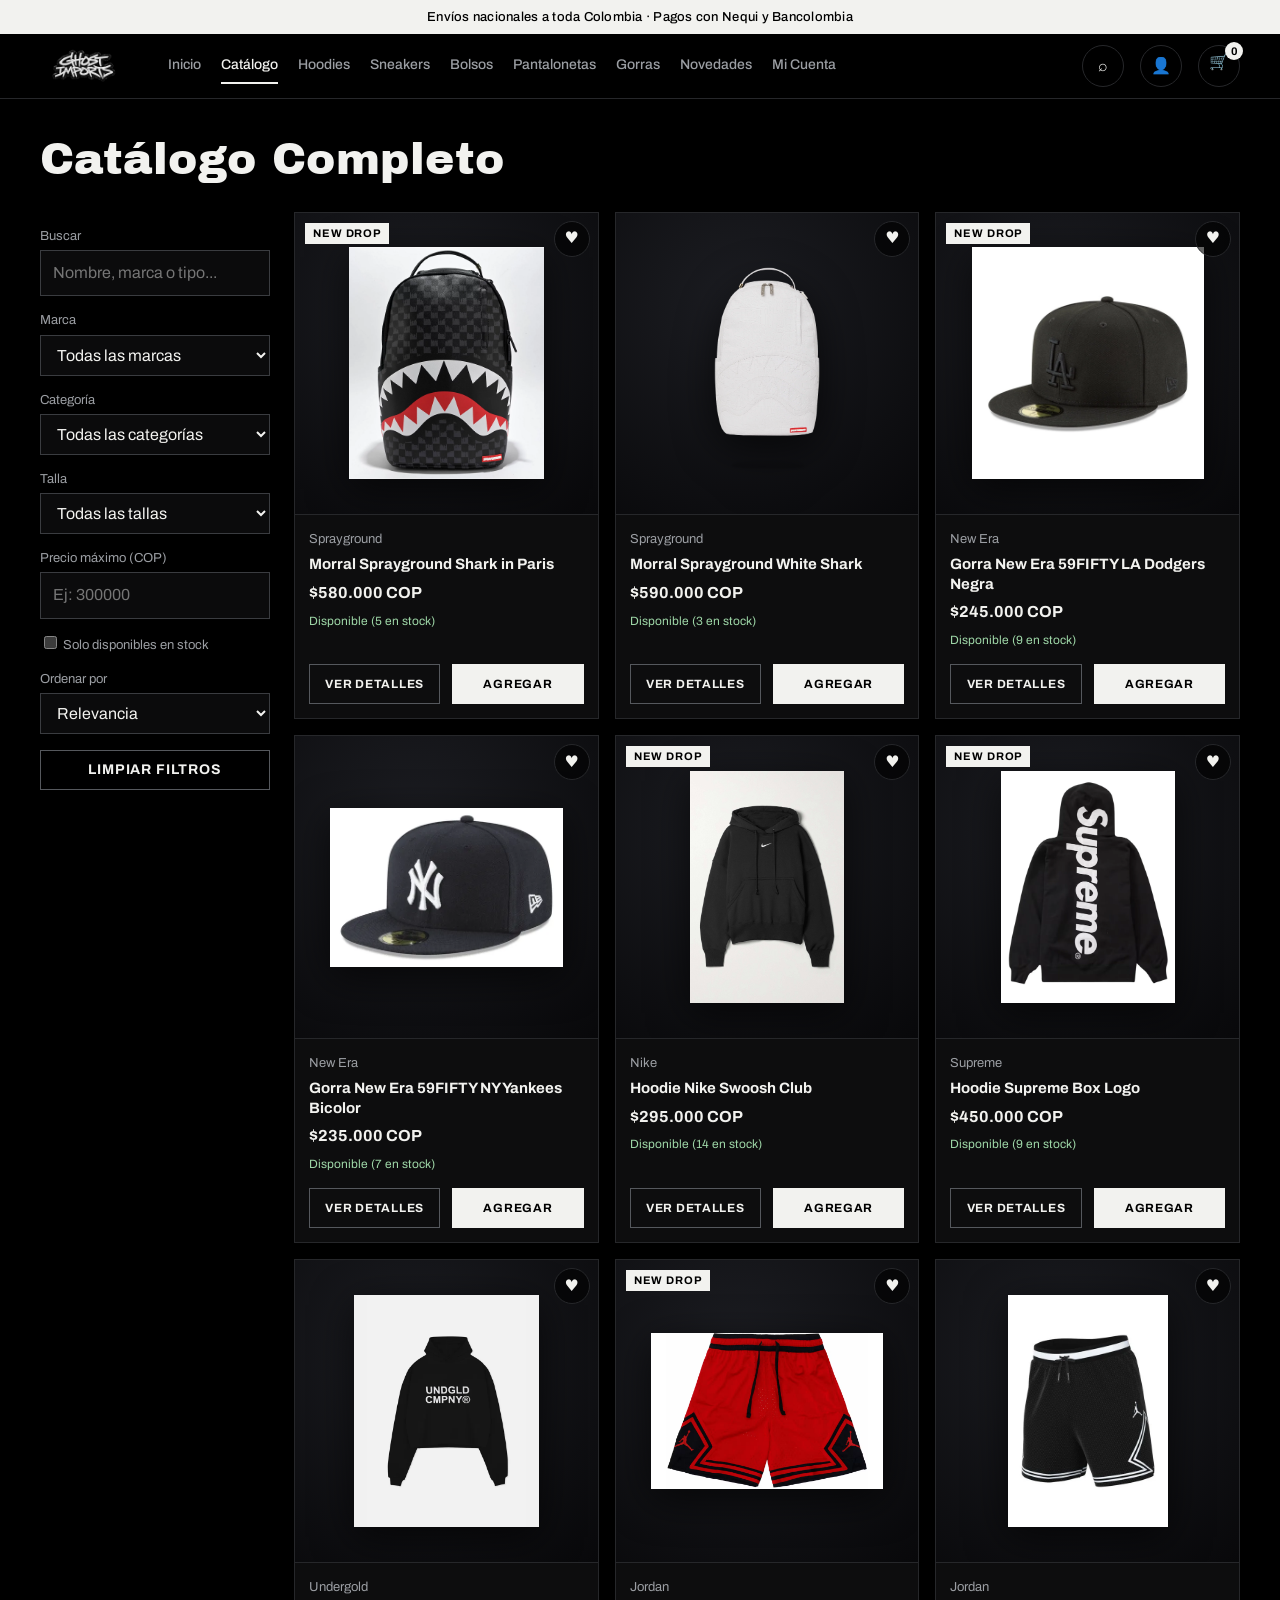
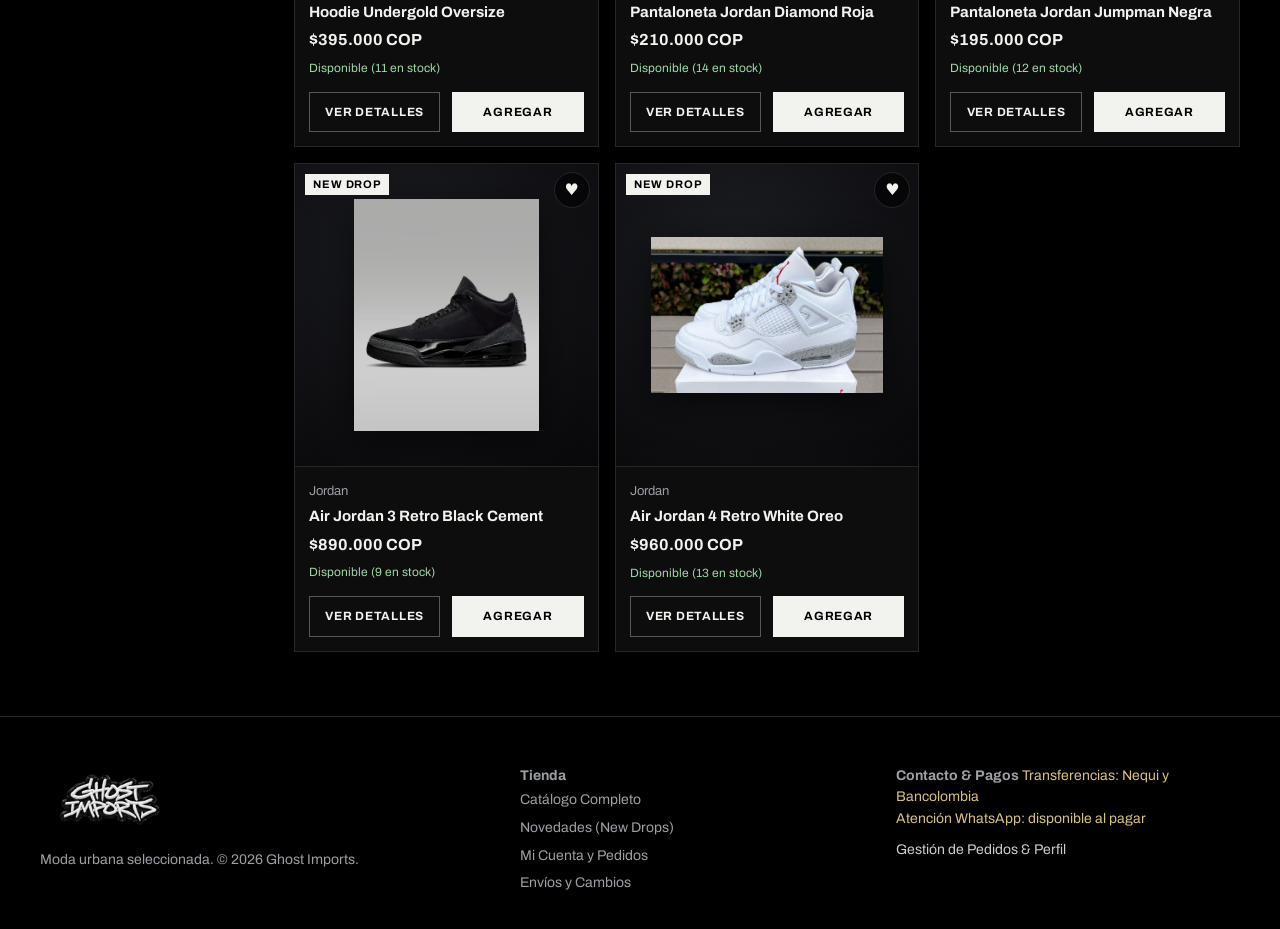
==== catalogo.html @ e8b0a4bd "first commit" ====
<!DOCTYPE html>
<html lang="es">
<head>
  <meta charset="utf-8">
  <meta name="viewport" content="width=device-width, initial-scale=1, viewport-fit=cover">
  <title>Catálogo | Ghost Imports</title>
  <meta name="description" content="Explora el catálogo completo de Ghost Imports: Hoodies, Sneakers, Bolsos, Pantalonetas y Gorras.">
  
  <link rel="preconnect" href="https://fonts.googleapis.com">
  <link rel="preconnect" href="https://fonts.gstatic.com" crossorigin>
  <link rel="stylesheet" href="https://fonts.googleapis.com/css2?family=Archivo+Black&family=Archivo:wght@400;500;700&display=swap">
  
  <link rel="stylesheet" href="css/styles.css">
</head>
<body>

  <!-- Barra Superior -->
  <div class="top">Envíos nacionales a toda Colombia · Pagos con Nequi y Bancolombia</div>

  <!-- Cabecera -->
  <header>
    <div class="wrap bar">
      <button class="ib" id="burger" aria-label="Abrir menú" aria-expanded="false">☰</button>
      
      <a href="index.html" aria-label="Ghost Imports, inicio">
        <img class="lg" src="assets/logo.webp" alt="Ghost Imports">
      </a>

      <nav id="nav" aria-label="Principal">
        <a href="index.html">Inicio</a>
        <a href="catalogo.html" class="on" id="navAll">Catálogo</a>
        <a href="catalogo.html?cat=hoodies" id="navHoodies">Hoodies</a>
        <a href="catalogo.html?cat=sneakers" id="navSneakers">Sneakers</a>
        <a href="catalogo.html?cat=bolsos" id="navBolsos">Bolsos</a>
        <a href="catalogo.html?cat=pantalonetas" id="navPantalonetas">Pantalonetas</a>
        <a href="catalogo.html?cat=gorras" id="navGorras">Gorras</a>
        <a href="catalogo.html?cat=novedades" id="navNovedades">Novedades</a>
        <a href="cuenta.html">Mi Cuenta</a>
      </nav>

      <div class="sp"></div>

      <a class="ib" href="catalogo.html" title="Buscar en catálogo" aria-label="Buscar">⌕</a>
      <a class="ib" href="cuenta.html" id="userBtn" title="Mi Cuenta" aria-label="Mi Cuenta">👤</a>
      <button type="button" class="ib" id="cbtn" aria-label="Abrir carrito">
        🛒<span class="cnt" id="cnt">0</span>
      </button>
    </div>
  </header>

  <!-- Catálogo Principal -->
  <main>
    <div class="wrap" style="padding-top:36px;padding-bottom:64px">
      <h2 id="catalogTitle">Catálogo Completo</h2>

      <div class="cat-top">
        <!-- BARRA LATERAL DE FILTROS -->
        <form class="filters" id="catalogFilterForm" role="search" onsubmit="event.preventDefault()">
          <label for="filterQuery">Buscar</label>
          <input type="search" id="filterQuery" placeholder="Nombre, marca o tipo...">

          <label for="filterBrand">Marca</label>
          <select id="filterBrand">
            <option value="">Todas las marcas</option>
            <option value="Nike">Nike</option>
            <option value="Supreme">Supreme</option>
            <option value="Undergold">Undergold</option>
            <option value="Jordan">Jordan</option>
            <option value="Sprayground">Sprayground</option>
            <option value="New Era">New Era</option>
          </select>

          <label for="filterCat">Categoría</label>
          <select id="filterCat">
            <option value="">Todas las categorías</option>
            <option value="hoodies">Hoodies & Buzos</option>
            <option value="sneakers">Sneakers Jordan</option>
            <option value="bolsos">Morrales Sprayground</option>
            <option value="pantalonetas">Pantalonetas Urbanas</option>
            <option value="gorras">Gorras New Era cerradas</option>
          </select>

          <label for="filterSize">Talla</label>
          <select id="filterSize">
            <option value="">Todas las tallas</option>
            <!-- Tallas de ropa -->
            <optgroup label="Ropa">
              <option value="S">S</option>
              <option value="M">M</option>
              <option value="L">L</option>
              <option value="XL">XL</option>
            </optgroup>
            <!-- Calzado -->
            <optgroup label="Sneakers (Calzado)">
              <option value="38">38</option>
              <option value="39">39</option>
              <option value="40">40</option>
              <option value="41">41</option>
              <option value="42">42</option>
              <option value="43">43</option>
              <option value="44">44</option>
            </optgroup>
            <!-- Gorras y Bolsos -->
            <optgroup label="Accesorios">
              <option value="7 1/4">7 1/4 (Gorra)</option>
              <option value="7 3/8">7 3/8 (Gorra)</option>
              <option value="7 1/2">7 1/2 (Gorra)</option>
              <option value="Única">Única (Bolsos)</option>
            </optgroup>
          </select>

          <label for="filterMax">Precio máximo (COP)</label>
          <input type="number" id="filterMax" min="0" step="20000" placeholder="Ej: 300000">

          <label class="chk">
            <input type="checkbox" id="filterAvail">
            Solo disponibles en stock
          </label>

          <label for="filterSort">Ordenar por</label>
          <select id="filterSort">
            <option value="rel">Relevancia</option>
            <option value="new">Novedades (New Drops)</option>
            <option value="lo">Precio: menor a mayor</option>
            <option value="hi">Precio: mayor a menor</option>
          </select>

          <button type="button" class="btn g" id="btnResetFilters" style="width:100%;margin-top:16px;padding:8px">
            LIMPIAR FILTROS
          </button>
        </form>

        <!-- RESULTADOS DE PRODUCTOS -->
        <div class="res">
          <div class="grid" id="catalogGrid">
            <!-- Cargado dinámicamente -->
          </div>
        </div>
      </div>
    </div>
  </main>

  <!-- Pie de Página -->
  <footer>
    <div class="wrap fg">
      <div>
        <img class="lg" src="assets/logo.webp" alt="Ghost Imports">
        <p>Moda urbana seleccionada. © <span id="yr"></span> Ghost Imports.</p>
      </div>
      <div>
        <b>Tienda</b>
        <a href="catalogo.html">Catálogo Completo</a>
        <a href="catalogo.html?cat=novedades">Novedades (New Drops)</a>
        <a href="cuenta.html">Mi Cuenta y Pedidos</a>
        <a href="index.html#servicio">Envíos y Cambios</a>
      </div>
      <div>
        <b>Contacto & Pagos</b>
        <span class="pend">Transferencias: Nequi y Bancolombia</span>
        <span class="pend" style="display:block">Atención WhatsApp: disponible al pagar</span>
        <a href="cuenta.html" style="margin-top:6px;color:var(--sil)">
          Gestión de Pedidos & Perfil
        </a>
      </div>
    </div>
  </footer>

  <!-- Sombra de fondo para el Drawer -->
  <div class="shade" id="shade"></div>

  <!-- Drawer Lateral del Carrito -->
  <aside class="drawer" id="drawer" aria-label="Carrito de compras" aria-hidden="true">
    <div class="dh">
      <h3>Carrito</h3>
      <button type="button" class="ib" id="cx" aria-label="Cerrar carrito">✕</button>
    </div>
    <div class="db" id="cl"></div>
    <div class="df">
      <div style="display:flex;justify-content:space-between;align-items:center">
        <span>Total</span>
        <b id="tot" style="font-size:18px">$0 COP</b>
      </div>
      <button type="button" class="btn" id="go">IR A PAGAR</button>
    </div>
  </aside>

  <!-- Toast -->
  <div class="toast" id="toast" role="status"></div>

  <!-- Scripts -->
  <script src="js/config.js"></script>
  <script src="js/database.js"></script>
  <script src="js/auth.js"></script>
  <script src="js/store.js"></script>
  <script>
    let allProducts = [];

    async function applyCatalogFilters() {
      const q = document.getElementById("filterQuery").value.trim().toLowerCase();
      const brand = document.getElementById("filterBrand").value;
      const cat = document.getElementById("filterCat").value;
      const size = document.getElementById("filterSize").value;
      const max = document.getElementById("filterMax").value;
      const avail = document.getElementById("filterAvail").checked;
      const sort = document.getElementById("filterSort").value;

      // Obtener parámetro 'cat' de URL si es novedades
      const params = new URLSearchParams(window.location.search);
      const isNovelties = params.get("cat") === "novedades";

      let filtered = allProducts.filter(p => {
        if (isNovelties && !p.new) return false;
        if (cat && p.cat !== cat) return false;
        if (brand && p.brand !== brand) return false;
        if (size && (!p.stock || !p.stock[size] || p.stock[size] <= 0)) return false;
        if (max && p.price > Number(max)) return false;
        if (avail && window.calcTotalStock(p) <= 0) return false;
        if (q) {
          const catInfo = window.INITIAL_CATEGORIES[p.cat] ? window.INITIAL_CATEGORIES[p.cat].name : "";
          const str = (p.name + " " + p.brand + " " + catInfo).toLowerCase();
          if (!str.includes(q)) return false;
        }
        return true;
      });

      if (sort === "lo") filtered.sort((a, b) => a.price - b.price);
      if (sort === "hi") filtered.sort((a, b) => b.price - a.price);
      if (sort === "new") filtered.sort((a, b) => Number(b.new) - Number(a.new));

      const grid = document.getElementById("catalogGrid");
      if (grid) {
        if (filtered.length > 0) {
          grid.innerHTML = filtered.map(window.renderProductCardHTML).join("");
        } else {
          grid.innerHTML = `
            <div class="empty" style="grid-column:1/-1">
              No se encontraron prendas con los filtros seleccionados.<br>
              <button type="button" class="btn g" onclick="document.getElementById('btnResetFilters').click()" style="margin-top:14px">
                Ver todo el catálogo
              </button>
            </div>
          `;
        }
      }
    }

    document.addEventListener("DOMContentLoaded", async () => {
      allProducts = await window.GhostDB.getProducts();

      // Leer parámetros URL
      const params = new URLSearchParams(window.location.search);
      const urlCat = params.get("cat");
      const urlQ = params.get("q");

      if (urlCat) {
        if (urlCat === "novedades") {
          document.getElementById("catalogTitle").textContent = "Novedades (New Drops)";
          document.getElementById("filterSort").value = "new";
          const navN = document.getElementById("navNovedades");
          if (navN) navN.classList.add("on");
        } else if (window.INITIAL_CATEGORIES[urlCat]) {
          document.getElementById("catalogTitle").textContent = window.INITIAL_CATEGORIES[urlCat].name;
          document.getElementById("filterCat").value = urlCat;
          const navItem = document.getElementById("nav" + urlCat.charAt(0).toUpperCase() + urlCat.slice(1));
          if (navItem) navItem.classList.add("on");
        }
      }

      if (urlQ) {
        document.getElementById("filterQuery").value = urlQ;
      }

      // Eventos de filtros
      const form = document.getElementById("catalogFilterForm");
      if (form) {
        form.addEventListener("input", applyCatalogFilters);
        form.addEventListener("change", applyCatalogFilters);
      }

      // Limpiar filtros
      document.getElementById("btnResetFilters").addEventListener("click", () => {
        document.getElementById("filterQuery").value = "";
        document.getElementById("filterBrand").value = "";
        document.getElementById("filterCat").value = "";
        document.getElementById("filterSize").value = "";
        document.getElementById("filterMax").value = "";
        document.getElementById("filterAvail").checked = false;
        document.getElementById("filterSort").value = "rel";
        document.getElementById("catalogTitle").textContent = "Catálogo Completo";
        history.replaceState(null, "", "catalogo.html");
        applyCatalogFilters();
      });

      applyCatalogFilters();
    });
  </script>
</body>
</html>
---- css/styles.css ----
/* ==========================================================================
   GHOST IMPORTS - ESTILOS PRINCIPALES
   Estética: Streetwear Minimalista Oscuro (Luxury Dark Mode)
   ========================================================================== */

/* --------------------------------------------------------------------------
   1. VARIABLES DE DISEÑO & SISTEMA DE COLOR
   -------------------------------------------------------------------------- */
:root {
  --bg: #000000;
  --ink: #f2f2ef;
  --mut: #9b9ea3;
  --line: #26272a;
  --card: #0d0d0e;
  --sil: #c9ccd1;
  --ok: #9fd8a8;
  --bad: #e58a8a;
  --accent: #d7c27a;
  --card-hover: #16171a;
  color-scheme: dark;
  box-sizing: border-box;
  padding-top: env(safe-area-inset-top, 0px);
  padding-bottom: env(safe-area-inset-bottom, 0px);
}

*,
*::before,
*::after {
  box-sizing: inherit;
}

/* --------------------------------------------------------------------------
   2. REGLAS BASE & TIPOGRAFÍA
   -------------------------------------------------------------------------- */
html {
  scroll-padding-top: env(safe-area-inset-top, 0px);
  scroll-behavior: smooth;
}

body {
  margin: 0;
  background: var(--bg);
  color: var(--ink);
  font: 400 16px/1.55 'Archivo', system-ui, -apple-system, sans-serif;
  -webkit-font-smoothing: antialiased;
  -moz-osx-font-smoothing: grayscale;
}

h1,
h2,
h3,
h4 {
  font-family: 'Archivo Black', Impact, sans-serif;
  font-weight: 400;
  line-height: 1.1;
  margin: 0;
  letter-spacing: 0.01em;
}

a {
  color: inherit;
  text-decoration: none;
  transition: color 0.2s ease, opacity 0.2s ease;
}

button {
  font: inherit;
  color: inherit;
  cursor: pointer;
  border: none;
  background: none;
}

:focus-visible {
  outline: 2px solid var(--sil);
  outline-offset: 3px;
}

img {
  max-width: 100%;
  height: auto;
  display: block;
}

.lg {
  mix-blend-mode: lighten;
  display: block;
  object-fit: contain;
}

/* --------------------------------------------------------------------------
   3. ESTRUCTURA Y CONTENEDORES
   -------------------------------------------------------------------------- */
.wrap {
  max-width: 1240px;
  margin: 0 auto;
  padding: 0 20px;
}

.row {
  display: flex;
  gap: 12px;
  flex-wrap: wrap;
}

section {
  padding: 64px 0;
}

h2 {
  font-size: clamp(26px, 4vw, 44px);
  margin-bottom: 28px;
}

.sp {
  flex: 1;
}

/* --------------------------------------------------------------------------
   4. BARRA SUPERIOR & CABECERA
   -------------------------------------------------------------------------- */
.top {
  background: var(--ink);
  color: #000;
  text-align: center;
  font-size: 13px;
  padding: 7px 12px;
  font-weight: 500;
  letter-spacing: 0.02em;
}

header {
  position: sticky;
  top: env(safe-area-inset-top, 0px);
  z-index: 20;
  background: rgba(0, 0, 0, 0.92);
  backdrop-filter: blur(10px);
  -webkit-backdrop-filter: blur(10px);
  border-bottom: 1px solid var(--line);
}

.bar {
  display: flex;
  align-items: center;
  gap: 16px;
  height: 64px;
}

.bar .lg {
  height: 44px;
}

nav {
  display: flex;
  gap: 20px;
  margin-left: 24px;
  font-size: 14px;
  font-weight: 500;
}

nav a {
  color: var(--mut);
  padding: 6px 0;
  border-bottom: 2px solid transparent;
  transition: color 0.2s, border-color 0.2s;
}

nav a:hover,
nav a.on {
  color: var(--ink);
  border-color: var(--ink);
}

.ib {
  background: none;
  border: 1px solid var(--line);
  border-radius: 50%;
  width: 42px;
  height: 42px;
  display: grid;
  place-items: center;
  position: relative;
  transition: border-color 0.2s, background-color 0.2s;
}

.ib:hover {
  border-color: var(--sil);
  background-color: rgba(255, 255, 255, 0.05);
}

.cnt {
  position: absolute;
  top: -4px;
  right: -4px;
  background: var(--ink);
  color: #000;
  border-radius: 9px;
  font-size: 11px;
  min-width: 18px;
  height: 18px;
  display: grid;
  place-items: center;
  font-weight: 700;
}

#burger {
  display: none;
}

/* --------------------------------------------------------------------------
   5. BOTONES Y ACCIONES
   -------------------------------------------------------------------------- */
.btn {
  display: inline-block;
  background: var(--ink);
  color: #000;
  border: 1px solid var(--ink);
  padding: 14px 26px;
  font-weight: 700;
  font-size: 14px;
  letter-spacing: 0.06em;
  text-transform: uppercase;
  transition: background 0.2s ease, color 0.2s ease, border-color 0.2s ease;
  text-align: center;
}

.btn:hover {
  background: transparent;
  color: var(--ink);
}

.btn.g {
  background: transparent;
  color: var(--ink);
  border-color: #55585d;
}

.btn.g:hover {
  border-color: var(--ink);
}

.btn[disabled] {
  opacity: 0.35;
  pointer-events: none;
  cursor: not-allowed;
}

/* --------------------------------------------------------------------------
   6. HERO SECTION
   -------------------------------------------------------------------------- */
.hero {
  min-height: calc(100svh - 110px);
  display: grid;
  align-content: center;
  justify-items: start;
  padding: 56px 0;
  position: relative;
  overflow: hidden;
}

.hero .lg {
  width: min(760px, 100%);
  margin: 0 0 12px -2%;
  animation: rise 1s cubic-bezier(0.2, 0.7, 0.2, 1) both;
}

@keyframes rise {
  from {
    opacity: 0;
    transform: translateY(24px) scale(0.97);
  }
  to {
    opacity: 1;
    transform: translateY(0) scale(1);
  }
}

.hero h1 {
  font-size: clamp(34px, 6vw, 72px);
  max-width: 12ch;
}

.hero p {
  color: var(--mut);
  max-width: 44ch;
  margin: 16px 0 28px;
  font-size: 18px;
  line-height: 1.6;
}

/* --------------------------------------------------------------------------
   7. SECCIÓN DE CATEGORÍAS & COLECCIONES
   -------------------------------------------------------------------------- */
.cats {
  display: grid;
  grid-template-columns: repeat(6, 1fr);
  gap: 12px;
}

.cat {
  position: relative;
  border: 1px solid var(--line);
  background: linear-gradient(160deg, #17181a, #070707);
  min-height: 230px;
  padding: 18px;
  display: flex;
  flex-direction: column;
  justify-content: flex-end;
  overflow: hidden;
  transition: border-color 0.25s, transform 0.25s;
}

.cat:hover {
  border-color: var(--sil);
  transform: translateY(-2px);
}

.cat-bg-img {
  position: absolute;
  top: 14px;
  right: 14px;
  width: 130px;
  height: 130px;
  object-fit: contain;
  opacity: 0.85;
  transition: transform 0.4s cubic-bezier(0.16, 1, 0.3, 1), opacity 0.3s ease;
  filter: drop-shadow(0 8px 16px rgba(0, 0, 0, 0.65));
  pointer-events: none;
}

.cat:hover .cat-bg-img {
  transform: scale(1.12) translateY(-4px) rotate(-3deg);
  opacity: 1;
}

.cat:nth-child(1) {
  grid-column: span 3;
  min-height: 320px;
}

.cat:nth-child(1) .cat-bg-img {
  width: 190px;
  height: 190px;
  top: 20px;
  right: 20px;
}

.cat:nth-child(2) {
  grid-column: span 3;
  min-height: 320px;
}

.cat:nth-child(2) .cat-bg-img {
  width: 190px;
  height: 190px;
  top: 20px;
  right: 20px;
}

.cat:nth-child(n+3) {
  grid-column: span 2;
}

.cat h3 {
  font-size: 24px;
  position: relative;
  z-index: 2;
}

.cat small {
  color: var(--mut);
  margin-top: 4px;
  position: relative;
  z-index: 2;
}

.cat .ph {
  position: absolute;
  top: 12px;
  left: 14px;
  z-index: 2;
}

.ph {
  font-size: 10px;
  letter-spacing: 0.14em;
  color: #6d7076;
  text-transform: uppercase;
}

/* --------------------------------------------------------------------------
   8. CATÁLOGO & TARJETAS DE PRODUCTO
   -------------------------------------------------------------------------- */
.grid {
  display: grid;
  grid-template-columns: repeat(auto-fill, minmax(230px, 1fr));
  gap: 16px;
}

.card {
  border: 1px solid var(--line);
  background: var(--card);
  display: flex;
  flex-direction: column;
  position: relative;
  transition: transform 0.25s ease, border-color 0.25s ease;
}

.card:hover {
  border-color: var(--sil);
  transform: translateY(-3px);
}

.card-img-box {
  aspect-ratio: 1/1;
  background: radial-gradient(circle at 40% 30%, #1c1d22, #08080a);
  display: flex;
  align-items: center;
  justify-content: center;
  position: relative;
  overflow: hidden;
  border-bottom: 1px solid var(--line);
  padding: 16px;
}

.card-img-box img {
  width: 86%;
  height: 86%;
  object-fit: contain;
  transition: transform 0.4s cubic-bezier(0.16, 1, 0.3, 1);
  filter: drop-shadow(0 10px 20px rgba(0, 0, 0, 0.65));
}

.card:hover .card-img-box img {
  transform: scale(1.08) translateY(-4px);
}

.img {
  aspect-ratio: 1/1;
  background: radial-gradient(circle at 30% 20%, #222428, #050505);
  display: grid;
  place-items: center;
  position: relative;
  color: #2f3135;
  font-family: 'Archivo Black', Impact, sans-serif;
  font-size: 34px;
  text-transform: uppercase;
  overflow: hidden;
  user-select: none;
}

.img .ph {
  position: absolute;
  left: 10px;
  bottom: 8px;
}

.tag {
  position: absolute;
  top: 10px;
  left: 10px;
  background: var(--ink);
  color: #000;
  font-size: 11px;
  font-weight: 700;
  padding: 2px 8px;
  letter-spacing: 0.08em;
  z-index: 2;
}

.fav {
  position: absolute;
  top: 8px;
  right: 8px;
  background: rgba(0, 0, 0, 0.6);
  border: 1px solid var(--line);
  border-radius: 50%;
  width: 36px;
  height: 36px;
  display: grid;
  place-items: center;
  transition: all 0.2s ease;
  z-index: 2;
}

.fav:hover {
  border-color: var(--sil);
}

.fav.on {
  background: var(--ink);
  color: #000;
}

.cb {
  padding: 14px;
  display: flex;
  flex-direction: column;
  gap: 6px;
  flex: 1;
}

.cb b {
  font-size: 15px;
  line-height: 1.3;
}

.br {
  color: var(--mut);
  font-size: 13px;
}

.pr {
  font-weight: 700;
}

.pr i {
  font-style: normal;
  font-size: 11px;
  color: var(--mut);
  font-weight: 400;
  margin-left: 6px;
}

.av {
  font-size: 12px;
}

.av.y {
  color: var(--ok);
}

.av.n {
  color: var(--bad);
}

.cb .row {
  margin-top: auto;
  padding-top: 8px;
}

.cb .btn {
  padding: 10px 14px;
  font-size: 12px;
  flex: 1;
  text-align: center;
}

/* --------------------------------------------------------------------------
   9. BANNER & SECCIONES INFORMATIVAS
   -------------------------------------------------------------------------- */
.band {
  border-block: 1px solid var(--line);
  padding: 72px 0;
  text-align: center;
  background: #050505;
}

.band .lg {
  width: min(420px, 70%);
  margin: 0 auto 18px;
}

.band p {
  font-family: 'Archivo Black', Impact, sans-serif;
  font-size: clamp(20px, 3vw, 32px);
  max-width: 22ch;
  margin: 0 auto;
}

.two {
  display: grid;
  grid-template-columns: 1fr 1fr;
  gap: 48px;
  align-items: start;
}

.two p {
  color: var(--mut);
  max-width: 56ch;
}

.trust {
  display: grid;
  grid-template-columns: repeat(auto-fit, minmax(210px, 1fr));
  gap: 12px;
}

.tr {
  border: 1px solid var(--line);
  padding: 18px;
  background: rgba(255, 255, 255, 0.01);
}

.tr h3 {
  font-size: 17px;
  margin-bottom: 8px;
}

.tr p {
  margin: 0;
  color: var(--mut);
  font-size: 14px;
}

.pend {
  color: var(--accent);
}

/* --------------------------------------------------------------------------
   10. FILTROS Y BÚSQUEDA
   -------------------------------------------------------------------------- */
.cat-top {
  display: flex;
  gap: 24px;
  align-items: flex-start;
}

.filters {
  width: 230px;
  flex: none;
  position: sticky;
  top: 90px;
  align-self: flex-start;
}

.filters label {
  display: block;
  font-size: 13px;
  color: var(--mut);
  margin: 14px 0 4px;
}

select,
input[type="text"],
input[type="email"],
input[type="tel"],
input[type="search"],
input[type="number"] {
  width: 100%;
  background: #0b0b0c;
  border: 1px solid #3a3c40;
  color: var(--ink);
  padding: 10px 12px;
  font: inherit;
  transition: border-color 0.2s ease;
}

select:focus,
input:focus {
  border-color: var(--sil);
  outline: none;
}

.chk {
  display: flex;
  gap: 8px;
  align-items: center;
  margin-top: 12px;
  font-size: 14px;
  cursor: pointer;
}

.res {
  flex: 1;
  min-width: 0;
}

.empty {
  border: 1px dashed var(--line);
  padding: 40px;
  text-align: center;
  color: var(--mut);
}

/* --------------------------------------------------------------------------
   11. DETALLE DE PRODUCTO
   -------------------------------------------------------------------------- */
.crumb {
  color: var(--mut);
  font-size: 13px;
  margin-bottom: 18px;
}

.pd {
  display: grid;
  grid-template-columns: 1.1fr 1fr;
  gap: 40px;
}

.pd-img-box {
  aspect-ratio: 1/1;
  background: radial-gradient(circle at 40% 30%, #1c1d22, #08080a);
  border: 1px solid var(--line);
  display: flex;
  align-items: center;
  justify-content: center;
  position: relative;
  overflow: hidden;
  padding: 24px;
}

.pd-img-box img {
  width: 90%;
  height: 90%;
  max-height: 480px;
  object-fit: contain;
  filter: drop-shadow(0 16px 32px rgba(0, 0, 0, 0.75));
  transition: transform 0.4s cubic-bezier(0.16, 1, 0.3, 1);
}

.pd-img-box:hover img {
  transform: scale(1.04);
}

.pd .img {
  aspect-ratio: 1/1;
  font-size: 60px;
}

.sz {
  display: flex;
  gap: 8px;
  flex-wrap: wrap;
  margin: 8px 0 16px;
}

.sz button {
  background: none;
  border: 1px solid #55585d;
  min-width: 48px;
  padding: 10px;
  font-weight: 500;
  transition: all 0.2s ease;
}

.sz button:hover:not([disabled]) {
  border-color: var(--ink);
}

.sz button.on {
  background: var(--ink);
  color: #000;
  border-color: var(--ink);
}

.sz button[disabled] {
  opacity: 0.3;
  text-decoration: line-through;
  cursor: not-allowed;
}

.qty {
  display: inline-flex;
  border: 1px solid #55585d;
}

.qty button {
  background: none;
  border: 0;
  width: 36px;
  height: 36px;
  transition: background 0.2s;
}

.qty button:hover {
  background: rgba(255, 255, 255, 0.1);
}

.qty span {
  width: 34px;
  text-align: center;
  line-height: 36px;
}

/* --------------------------------------------------------------------------
   12. CARRITO LATERAL (DRAWER)
   -------------------------------------------------------------------------- */
.drawer {
  position: fixed;
  inset: 0 0 0 auto;
  width: min(430px, 100%);
  background: #070707;
  border-left: 1px solid var(--line);
  z-index: 40;
  transform: translateX(100%);
  transition: transform 0.3s cubic-bezier(0.16, 1, 0.3, 1);
  display: flex;
  flex-direction: column;
  padding-top: env(safe-area-inset-top, 0px);
  padding-bottom: env(safe-area-inset-bottom, 0px);
}

.drawer.open {
  transform: none;
}

.dh,
.df {
  padding: 16px 20px;
  display: flex;
  justify-content: space-between;
  align-items: center;
  border-bottom: 1px solid var(--line);
}

.df {
  border: 0;
  border-top: 1px solid var(--line);
  flex-direction: column;
  align-items: stretch;
  gap: 12px;
}

.db {
  flex: 1;
  overflow: auto;
  padding: 8px 20px;
}

.li {
  display: flex;
  gap: 12px;
  padding: 14px 0;
  border-bottom: 1px solid var(--line);
  font-size: 14px;
}

.li .t {
  width: 58px;
  height: 58px;
  background: #151618;
  border: 1px solid var(--line);
  flex: none;
  display: flex;
  align-items: center;
  justify-content: center;
  padding: 4px;
  overflow: hidden;
}

.li .t img {
  width: 100%;
  height: 100%;
  object-fit: contain;
}

.li div {
  flex: 1;
}

.rm {
  background: none;
  border: 0;
  color: var(--mut);
  text-decoration: underline;
  font-size: 12px;
  padding: 0;
  margin-left: 8px;
}

.rm:hover {
  color: var(--bad);
}

.shade {
  position: fixed;
  inset: 0;
  background: rgba(0, 0, 0, 0.6);
  backdrop-filter: blur(4px);
  -webkit-backdrop-filter: blur(4px);
  z-index: 30;
  display: none;
}

.shade.on {
  display: block;
}

/* --------------------------------------------------------------------------
   13. CHECKOUT & FORMULARIOS
   -------------------------------------------------------------------------- */
.co {
  max-width: 560px;
}

.co label {
  display: block;
  margin-top: 14px;
  font-size: 13px;
  color: var(--mut);
}

.er {
  color: var(--bad);
  font-size: 12px;
  min-height: 16px;
  margin-top: 4px;
}

.pm {
  border: 1px solid var(--line);
  margin: 18px 0 0;
  padding: 10px 14px;
  display: flex;
  gap: 20px;
  flex-wrap: wrap;
}

.pm legend {
  font-size: 13px;
  color: var(--mut);
  padding: 0 6px;
}

.pmo {
  display: flex !important;
  align-items: center;
  gap: 8px;
  margin: 0 !important;
  color: var(--ink) !important;
  font-size: 15px !important;
  cursor: pointer;
}

.note {
  border: 1px solid #6b5d2a;
  background: #16130a;
  padding: 16px;
  font-size: 14px;
  margin-top: 20px;
  line-height: 1.6;
}

/* --------------------------------------------------------------------------
   14. PANEL DE BASE DE DATOS / PEDIDOS (ADMIN MODAL)
   -------------------------------------------------------------------------- */
.db-panel {
  background: var(--card);
  border: 1px solid var(--line);
  padding: 24px;
  margin-top: 24px;
}

.db-badge {
  display: inline-block;
  padding: 3px 8px;
  border-radius: 4px;
  font-size: 11px;
  font-weight: 700;
  text-transform: uppercase;
}

.db-badge.ok {
  background: rgba(159, 216, 168, 0.15);
  color: var(--ok);
  border: 1px solid var(--ok);
}

.db-badge.pending {
  background: rgba(215, 194, 122, 0.15);
  color: var(--accent);
  border: 1px solid var(--accent);
}

.db-table {
  width: 100%;
  border-collapse: collapse;
  margin-top: 16px;
  font-size: 14px;
}

.db-table th,
.db-table td {
  padding: 12px;
  text-align: left;
  border-bottom: 1px solid var(--line);
}

.db-table th {
  color: var(--mut);
  font-size: 12px;
  text-transform: uppercase;
  letter-spacing: 0.05em;
}

.db-stat-grid {
  display: grid;
  grid-template-columns: repeat(auto-fit, minmax(180px, 1fr));
  gap: 16px;
  margin-bottom: 24px;
}

.db-stat-card {
  border: 1px solid var(--line);
  padding: 16px;
  background: #070707;
}

.db-stat-card span {
  font-size: 12px;
  color: var(--mut);
  text-transform: uppercase;
  display: block;
  margin-bottom: 6px;
}

.db-stat-card b {
  font-size: 24px;
  font-family: 'Archivo Black', Impact, sans-serif;
}

/* --------------------------------------------------------------------------
   15. PIE DE PÁGINA (FOOTER)
   -------------------------------------------------------------------------- */
footer {
  border-top: 1px solid var(--line);
  padding: 48px 0 32px;
  color: var(--mut);
  font-size: 14px;
}

.fg {
  display: grid;
  grid-template-columns: 1.3fr 1fr 1fr;
  gap: 32px;
}

.fg .lg {
  height: 70px;
  margin-bottom: 12px;
}

.fg a {
  display: block;
  padding: 3px 0;
}

.fg a:hover {
  color: var(--ink);
}

/* --------------------------------------------------------------------------
   16. NOTIFICACIONES (TOAST)
   -------------------------------------------------------------------------- */
.toast {
  position: fixed;
  left: 50%;
  bottom: calc(20px + env(safe-area-inset-bottom, 0px));
  transform: translate(-50%, 30px);
  background: var(--ink);
  color: #000;
  padding: 12px 20px;
  font-weight: 700;
  opacity: 0;
  transition: opacity 0.25s, transform 0.25s;
  z-index: 60;
  pointer-events: none;
  max-width: 92vw;
  box-shadow: 0 10px 30px rgba(0, 0, 0, 0.5);
}

.toast.on {
  opacity: 1;
  transform: translate(-50%, 0);
}

.toast.err {
  background: var(--bad);
  color: #000;
}

/* --------------------------------------------------------------------------
   17. RESPONSIVIDAD (MEDIA QUERIES)
   -------------------------------------------------------------------------- */
@media (max-width: 860px) {
  nav {
    display: none;
    position: absolute;
    top: 64px;
    left: 0;
    right: 0;
    background: #000;
    flex-direction: column;
    margin: 0;
    padding: 12px 20px 20px;
    border-bottom: 1px solid var(--line);
    gap: 4px;
  }

  nav.open {
    display: flex;
  }

  nav a {
    padding: 12px 0;
    font-size: 16px;
  }

  #burger {
    display: grid;
  }

  .cats {
    grid-template-columns: 1fr 1fr;
  }

  .cat,
  .cat:nth-child(n) {
    grid-column: auto;
    min-height: 190px;
  }

  .cat:nth-child(1) {
    grid-column: span 2;
  }

  .two,
  .pd,
  .fg {
    grid-template-columns: 1fr;
  }

  .cat-top {
    flex-direction: column;
  }

  .filters {
    width: 100%;
    position: static;
  }

  .grid {
    grid-template-columns: repeat(2, 1fr);
    gap: 10px;
  }

  .cb {
    padding: 10px;
  }

  .cb .row {
    flex-direction: column;
  }

  section {
    padding: 44px 0;
  }
}

/* --------------------------------------------------------------------------
   17.1 AUTENTICACIÓN, CUENTA & GESTIÓN
   -------------------------------------------------------------------------- */
.auth-box {
  max-width: 480px;
  margin: 40px auto;
  border: 1px solid var(--line);
  background: var(--card);
  padding: 32px 28px;
}

.auth-tabs {
  display: flex;
  border-bottom: 1px solid var(--line);
  margin-bottom: 24px;
}

.auth-tab {
  flex: 1;
  padding: 12px 16px;
  background: transparent;
  color: var(--mut);
  text-align: center;
  font-weight: 700;
  font-size: 14px;
  text-transform: uppercase;
  letter-spacing: 0.05em;
  border-bottom: 2px solid transparent;
  transition: all 0.2s ease;
}

.auth-tab.active {
  color: var(--ink);
  border-bottom-color: var(--ink);
  background: rgba(255, 255, 255, 0.03);
}

.auth-box label {
  display: block;
  font-size: 13px;
  color: var(--sil);
  margin: 14px 0 6px;
  font-weight: 500;
}

.auth-box input,
.auth-box select {
  width: 100%;
  padding: 11px 14px;
  background: #000;
  border: 1px solid var(--line);
  color: var(--ink);
  font-size: 14px;
  outline: none;
  transition: border-color 0.2s;
}

.auth-box input:focus,
.auth-box select:focus {
  border-color: var(--ink);
}

.status-badge {
  display: inline-block;
  padding: 4px 10px;
  font-size: 12px;
  font-weight: 600;
  border: 1px solid var(--line);
  text-transform: uppercase;
  letter-spacing: 0.04em;
}

.status-badge.ok {
  color: var(--ok);
  border-color: #2b5734;
  background: #0c1c10;
}

.status-badge.pending {
  color: var(--accent);
  border-color: #635328;
  background: #1c1808;
}

.status-badge.shipping {
  color: #7ab3d7;
  border-color: #204663;
  background: #091724;
}

.status-badge.bad {
  color: var(--bad);
  border-color: #5c2525;
  background: #240a0a;
}

.account-grid {
  display: grid;
  grid-template-columns: 320px 1fr;
  gap: 28px;
  margin-top: 24px;
}

@media (max-width: 860px) {
  .account-grid {
    grid-template-columns: 1fr;
  }
}

.user-card {
  border: 1px solid var(--line);
  background: var(--card);
  padding: 24px;
}

.order-card {
  border: 1px solid var(--line);
  background: var(--card);
  padding: 20px;
  margin-bottom: 20px;
  transition: border-color 0.2s;
}

.order-card:hover {
  border-color: #3e4147;
}

.order-item-row {
  display: flex;
  align-items: center;
  gap: 14px;
  padding: 10px 0;
  border-bottom: 1px solid #1a1a1d;
}

.order-item-img {
  width: 50px;
  height: 50px;
  object-fit: contain;
  background: #000;
  border: 1px solid var(--line);
  flex-shrink: 0;
}

.admin-nav {
  display: flex;
  gap: 10px;
  border-bottom: 1px solid var(--line);
  margin-bottom: 24px;
  flex-wrap: wrap;
}

.admin-nav button {
  padding: 12px 20px;
  background: transparent;
  color: var(--mut);
  font-weight: 700;
  font-size: 13px;
  text-transform: uppercase;
  letter-spacing: 0.05em;
  border-bottom: 2px solid transparent;
  transition: all 0.2s;
}

.admin-nav button.active {
  color: var(--ink);
  border-bottom-color: var(--ink);
  background: rgba(255, 255, 255, 0.03);
}

.status-select {
  padding: 6px 10px;
  background: #000;
  border: 1px solid var(--line);
  color: var(--ink);
  font-size: 12px;
  cursor: pointer;
}

/* --------------------------------------------------------------------------
   18. ACCESIBILIDAD (PREFERS-REDUCED-MOTION)
   -------------------------------------------------------------------------- */
@media (prefers-reduced-motion: reduce) {
  * {
    animation: none !important;
    transition: none !important;
    scroll-behavior: auto !important;
  }
}
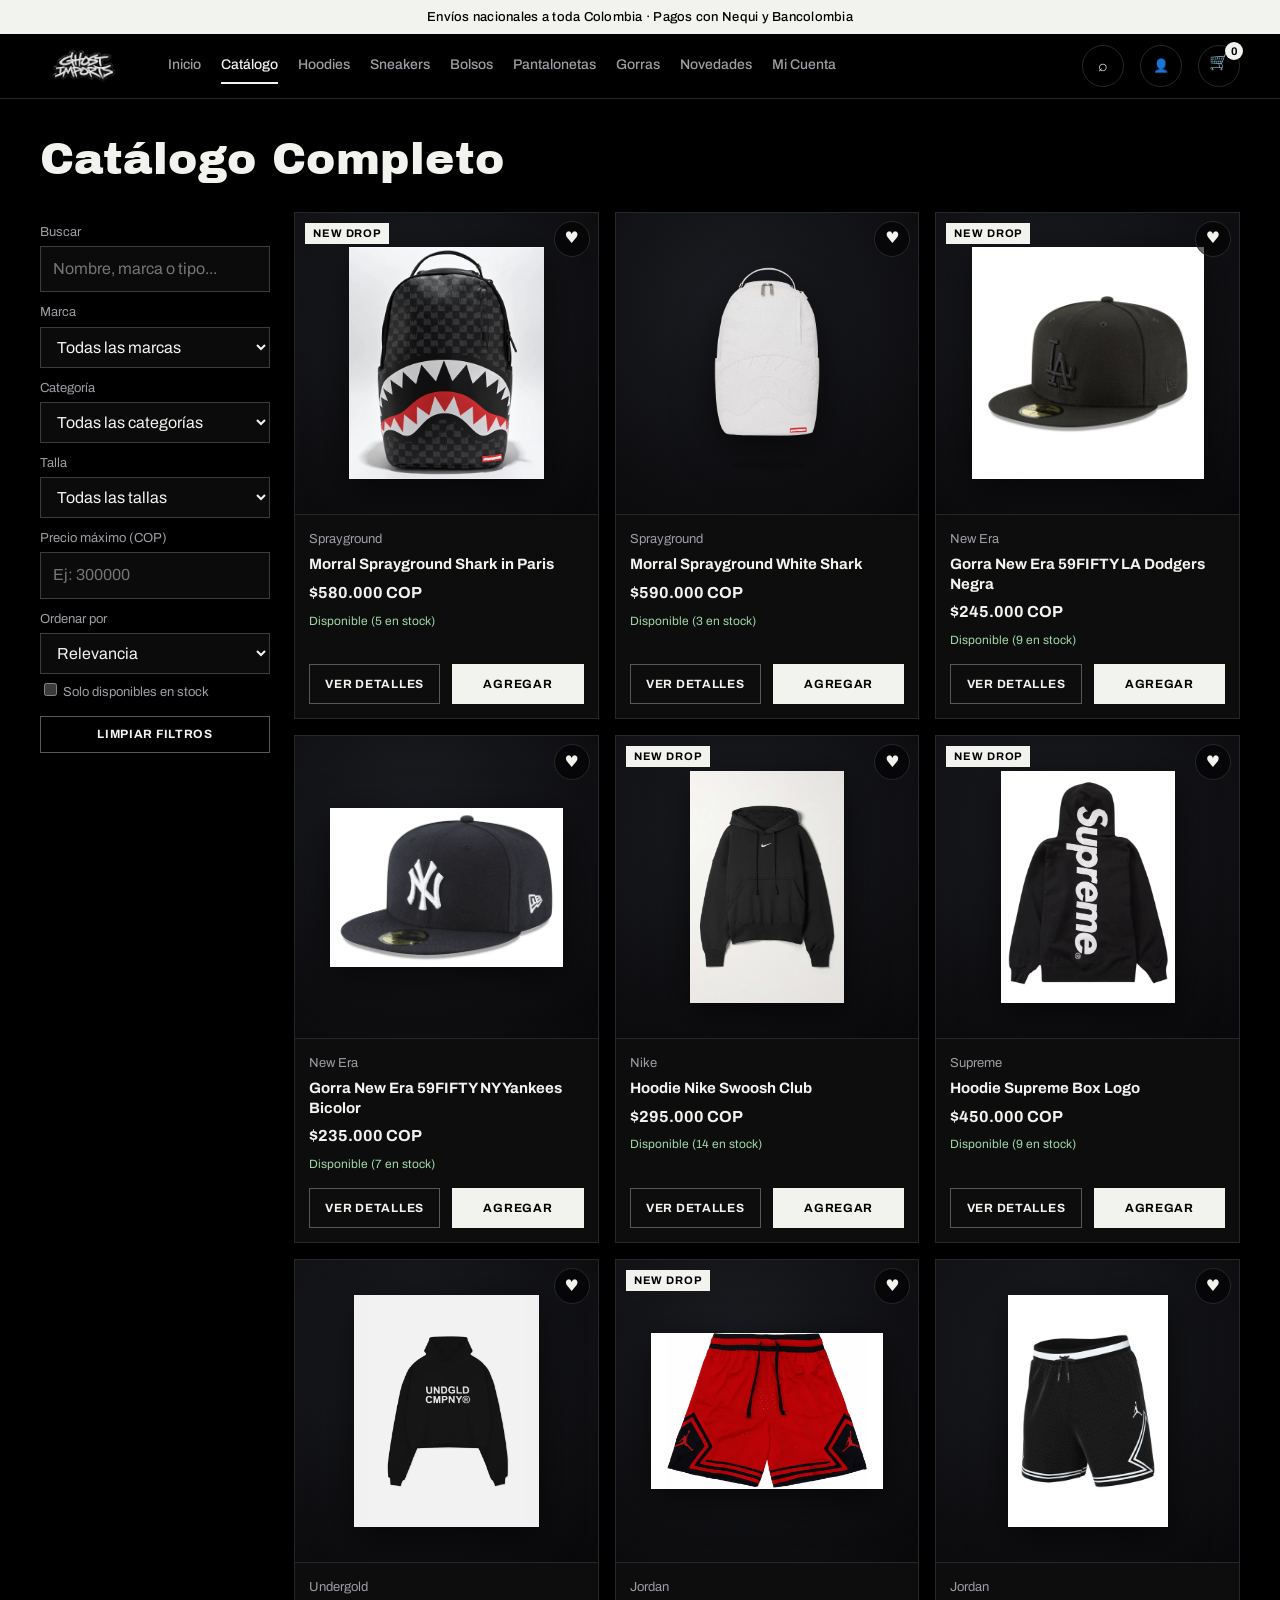
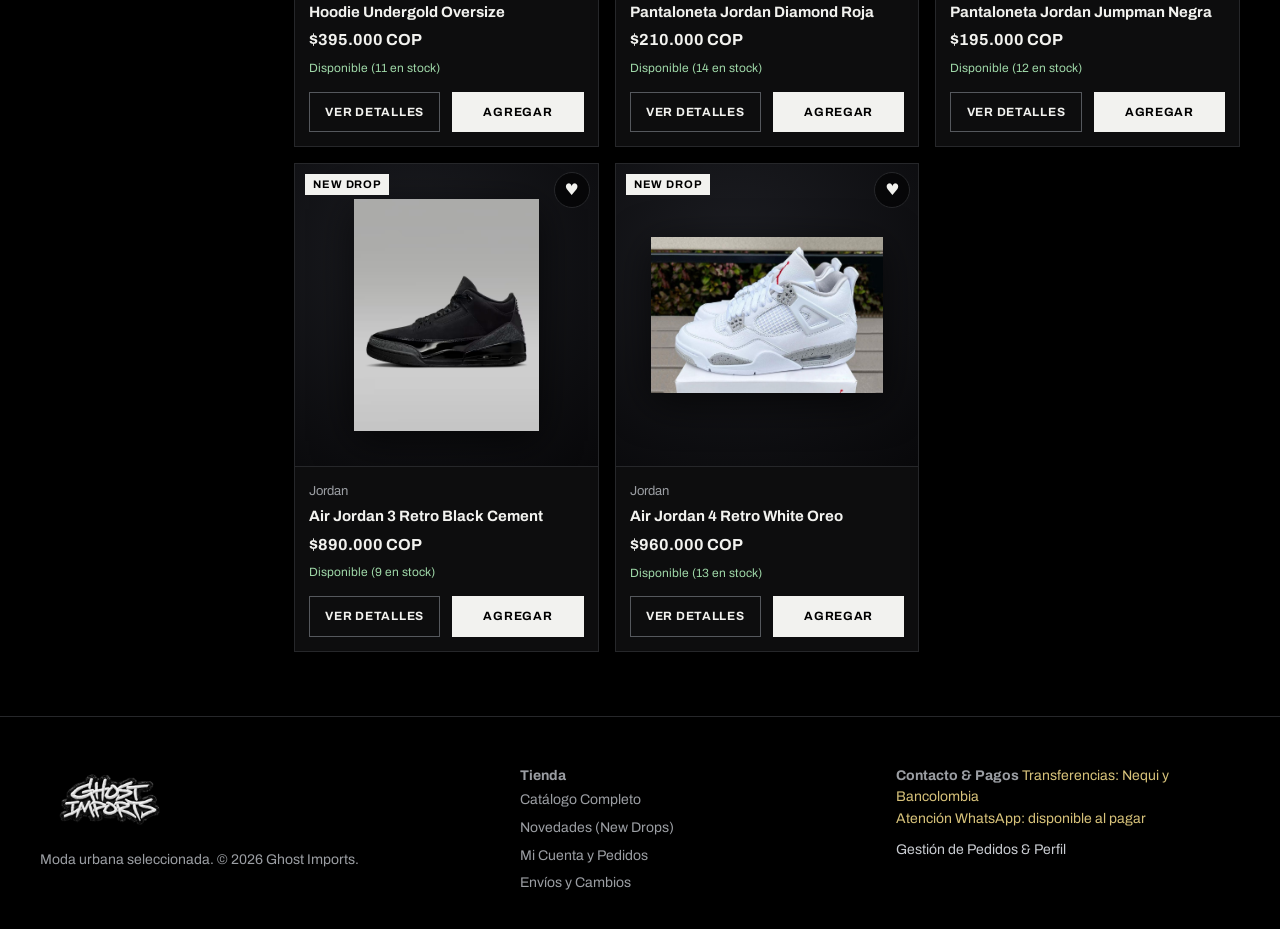
==== commit e0cda9f7: "2" ====
--- a/catalogo.html
+++ b/catalogo.html
@@ -56,78 +56,91 @@
       <div class="cat-top">
         <!-- BARRA LATERAL DE FILTROS -->
         <form class="filters" id="catalogFilterForm" role="search" onsubmit="event.preventDefault()">
-          <label for="filterQuery">Buscar</label>
-          <input type="search" id="filterQuery" placeholder="Nombre, marca o tipo...">
-
-          <label for="filterBrand">Marca</label>
-          <select id="filterBrand">
-            <option value="">Todas las marcas</option>
-            <option value="Nike">Nike</option>
-            <option value="Supreme">Supreme</option>
-            <option value="Undergold">Undergold</option>
-            <option value="Jordan">Jordan</option>
-            <option value="Sprayground">Sprayground</option>
-            <option value="New Era">New Era</option>
-          </select>
-
-          <label for="filterCat">Categoría</label>
-          <select id="filterCat">
-            <option value="">Todas las categorías</option>
-            <option value="hoodies">Hoodies & Buzos</option>
-            <option value="sneakers">Sneakers Jordan</option>
-            <option value="bolsos">Morrales Sprayground</option>
-            <option value="pantalonetas">Pantalonetas Urbanas</option>
-            <option value="gorras">Gorras New Era cerradas</option>
-          </select>
-
-          <label for="filterSize">Talla</label>
-          <select id="filterSize">
-            <option value="">Todas las tallas</option>
-            <!-- Tallas de ropa -->
-            <optgroup label="Ropa">
-              <option value="S">S</option>
-              <option value="M">M</option>
-              <option value="L">L</option>
-              <option value="XL">XL</option>
-            </optgroup>
-            <!-- Calzado -->
-            <optgroup label="Sneakers (Calzado)">
-              <option value="38">38</option>
-              <option value="39">39</option>
-              <option value="40">40</option>
-              <option value="41">41</option>
-              <option value="42">42</option>
-              <option value="43">43</option>
-              <option value="44">44</option>
-            </optgroup>
-            <!-- Gorras y Bolsos -->
-            <optgroup label="Accesorios">
-              <option value="7 1/4">7 1/4 (Gorra)</option>
-              <option value="7 3/8">7 3/8 (Gorra)</option>
-              <option value="7 1/2">7 1/2 (Gorra)</option>
-              <option value="Única">Única (Bolsos)</option>
-            </optgroup>
-          </select>
-
-          <label for="filterMax">Precio máximo (COP)</label>
-          <input type="number" id="filterMax" min="0" step="20000" placeholder="Ej: 300000">
-
-          <label class="chk">
-            <input type="checkbox" id="filterAvail">
-            Solo disponibles en stock
-          </label>
-
-          <label for="filterSort">Ordenar por</label>
-          <select id="filterSort">
-            <option value="rel">Relevancia</option>
-            <option value="new">Novedades (New Drops)</option>
-            <option value="lo">Precio: menor a mayor</option>
-            <option value="hi">Precio: mayor a menor</option>
-          </select>
-
-          <button type="button" class="btn g" id="btnResetFilters" style="width:100%;margin-top:16px;padding:8px">
-            LIMPIAR FILTROS
-          </button>
+          <div class="f-item f-full">
+            <label for="filterQuery">Buscar</label>
+            <input type="search" id="filterQuery" placeholder="Nombre, marca o tipo...">
+          </div>
+
+          <div class="f-item">
+            <label for="filterBrand">Marca</label>
+            <select id="filterBrand">
+              <option value="">Todas las marcas</option>
+              <option value="Nike">Nike</option>
+              <option value="Supreme">Supreme</option>
+              <option value="Undergold">Undergold</option>
+              <option value="Jordan">Jordan</option>
+              <option value="Sprayground">Sprayground</option>
+              <option value="New Era">New Era</option>
+            </select>
+          </div>
+
+          <div class="f-item">
+            <label for="filterCat">Categoría</label>
+            <select id="filterCat">
+              <option value="">Todas las categorías</option>
+              <option value="hoodies">Hoodies & Buzos</option>
+              <option value="sneakers">Sneakers Jordan</option>
+              <option value="bolsos">Morrales Sprayground</option>
+              <option value="pantalonetas">Pantalonetas Urbanas</option>
+              <option value="gorras">Gorras New Era cerradas</option>
+            </select>
+          </div>
+
+          <div class="f-item">
+            <label for="filterSize">Talla</label>
+            <select id="filterSize">
+              <option value="">Todas las tallas</option>
+              <!-- Tallas de ropa -->
+              <optgroup label="Ropa">
+                <option value="S">S</option>
+                <option value="M">M</option>
+                <option value="L">L</option>
+                <option value="XL">XL</option>
+              </optgroup>
+              <!-- Calzado -->
+              <optgroup label="Sneakers (Calzado)">
+                <option value="38">38</option>
+                <option value="39">39</option>
+                <option value="40">40</option>
+                <option value="41">41</option>
+                <option value="42">42</option>
+                <option value="43">43</option>
+                <option value="44">44</option>
+              </optgroup>
+              <!-- Gorras y Bolsos -->
+              <optgroup label="Accesorios">
+                <option value="7 1/4">7 1/4 (Gorra)</option>
+                <option value="7 3/8">7 3/8 (Gorra)</option>
+                <option value="7 1/2">7 1/2 (Gorra)</option>
+                <option value="Única">Única (Bolsos)</option>
+              </optgroup>
+            </select>
+          </div>
+
+          <div class="f-item">
+            <label for="filterMax">Precio máximo (COP)</label>
+            <input type="number" id="filterMax" min="0" step="20000" placeholder="Ej: 300000">
+          </div>
+
+          <div class="f-item">
+            <label for="filterSort">Ordenar por</label>
+            <select id="filterSort">
+              <option value="rel">Relevancia</option>
+              <option value="new">Novedades (New Drops)</option>
+              <option value="lo">Precio: menor a mayor</option>
+              <option value="hi">Precio: mayor a menor</option>
+            </select>
+          </div>
+
+          <div class="f-item f-actions">
+            <label class="chk" style="margin-top:6px">
+              <input type="checkbox" id="filterAvail">
+              Solo disponibles en stock
+            </label>
+            <button type="button" class="btn g" id="btnResetFilters" style="width:100%;margin-top:10px;padding:8px;font-size:12px">
+              LIMPIAR FILTROS
+            </button>
+          </div>
         </form>
 
         <!-- RESULTADOS DE PRODUCTOS -->
--- a/css/styles.css
+++ b/css/styles.css
@@ -35,10 +35,14 @@
 html {
   scroll-padding-top: env(safe-area-inset-top, 0px);
   scroll-behavior: smooth;
+  overflow-x: hidden;
+  width: 100%;
 }
 
 body {
   margin: 0;
+  width: 100%;
+  overflow-x: hidden;
   background: var(--bg);
   color: var(--ink);
   font: 400 16px/1.55 'Archivo', system-ui, -apple-system, sans-serif;
@@ -624,11 +628,16 @@
   align-self: flex-start;
 }
 
-.filters label {
+.f-item {
+  display: flex;
+  flex-direction: column;
+}
+
+.f-item label {
   display: block;
   font-size: 13px;
   color: var(--mut);
-  margin: 14px 0 4px;
+  margin: 10px 0 4px;
 }
 
 select,
@@ -901,25 +910,52 @@
 .pm {
   border: 1px solid var(--line);
   margin: 18px 0 0;
-  padding: 10px 14px;
-  display: flex;
-  gap: 20px;
-  flex-wrap: wrap;
+  padding: 14px;
+  display: grid;
+  grid-template-columns: 1fr 1fr;
+  gap: 12px;
+  background: var(--card);
 }
 
 .pm legend {
   font-size: 13px;
-  color: var(--mut);
+  color: var(--sil);
+  font-weight: 700;
+  text-transform: uppercase;
+  letter-spacing: 0.05em;
   padding: 0 6px;
 }
 
 .pmo {
   display: flex !important;
   align-items: center;
-  gap: 8px;
+  gap: 10px;
   margin: 0 !important;
   color: var(--ink) !important;
   font-size: 15px !important;
+  font-weight: 600;
+  cursor: pointer;
+  padding: 12px 14px;
+  border: 1px solid var(--line);
+  background: #000;
+  transition: all 0.2s ease;
+  user-select: none;
+}
+
+.pmo:hover {
+  border-color: var(--sil);
+}
+
+.pmo:has(input:checked) {
+  border-color: var(--ink);
+  background: rgba(255, 255, 255, 0.04);
+}
+
+.pmo input[type="radio"] {
+  width: 18px;
+  height: 18px;
+  margin: 0;
+  accent-color: var(--ink);
   cursor: pointer;
 }
 
@@ -1071,85 +1107,7 @@
 }
 
 /* --------------------------------------------------------------------------
-   17. RESPONSIVIDAD (MEDIA QUERIES)
-   -------------------------------------------------------------------------- */
-@media (max-width: 860px) {
-  nav {
-    display: none;
-    position: absolute;
-    top: 64px;
-    left: 0;
-    right: 0;
-    background: #000;
-    flex-direction: column;
-    margin: 0;
-    padding: 12px 20px 20px;
-    border-bottom: 1px solid var(--line);
-    gap: 4px;
-  }
-
-  nav.open {
-    display: flex;
-  }
-
-  nav a {
-    padding: 12px 0;
-    font-size: 16px;
-  }
-
-  #burger {
-    display: grid;
-  }
-
-  .cats {
-    grid-template-columns: 1fr 1fr;
-  }
-
-  .cat,
-  .cat:nth-child(n) {
-    grid-column: auto;
-    min-height: 190px;
-  }
-
-  .cat:nth-child(1) {
-    grid-column: span 2;
-  }
-
-  .two,
-  .pd,
-  .fg {
-    grid-template-columns: 1fr;
-  }
-
-  .cat-top {
-    flex-direction: column;
-  }
-
-  .filters {
-    width: 100%;
-    position: static;
-  }
-
-  .grid {
-    grid-template-columns: repeat(2, 1fr);
-    gap: 10px;
-  }
-
-  .cb {
-    padding: 10px;
-  }
-
-  .cb .row {
-    flex-direction: column;
-  }
-
-  section {
-    padding: 44px 0;
-  }
-}
-
-/* --------------------------------------------------------------------------
-   17.1 AUTENTICACIÓN, CUENTA & GESTIÓN
+   17. COMPONENTES DE CUENTA, ADMINISTRACIÓN & TABLAS
    -------------------------------------------------------------------------- */
 .auth-box {
   max-width: 480px;
@@ -1196,11 +1154,11 @@
 .auth-box input,
 .auth-box select {
   width: 100%;
-  padding: 11px 14px;
+  padding: 12px 14px;
   background: #000;
   border: 1px solid var(--line);
   color: var(--ink);
-  font-size: 14px;
+  font-size: 15px;
   outline: none;
   transition: border-color 0.2s;
 }
@@ -1213,11 +1171,12 @@
 .status-badge {
   display: inline-block;
   padding: 4px 10px;
-  font-size: 12px;
+  font-size: 11px;
   font-weight: 600;
   border: 1px solid var(--line);
   text-transform: uppercase;
   letter-spacing: 0.04em;
+  border-radius: 2px;
 }
 
 .status-badge.ok {
@@ -1249,12 +1208,7 @@
   grid-template-columns: 320px 1fr;
   gap: 28px;
   margin-top: 24px;
-}
-
-@media (max-width: 860px) {
-  .account-grid {
-    grid-template-columns: 1fr;
-  }
+  align-items: start;
 }
 
 .user-card {
@@ -1327,6 +1281,418 @@
   cursor: pointer;
 }
 
+#userBtn {
+  width: auto;
+  min-width: 42px;
+  height: 42px;
+  padding: 0 12px;
+  border-radius: 21px;
+  display: inline-flex;
+  align-items: center;
+  justify-content: center;
+  gap: 6px;
+  font-size: 13px;
+  white-space: nowrap;
+}
+
+/* Contenedor de tablas responsivas con scroll horizontal suave */
+.db-table-wrap {
+  width: 100%;
+  overflow-x: auto;
+  -webkit-overflow-scrolling: touch;
+  margin-bottom: 12px;
+  border: 1px solid var(--line);
+}
+
+.db-table {
+  min-width: 720px;
+  width: 100%;
+  border-collapse: collapse;
+}
+
+.db-table th,
+.db-table td {
+  padding: 12px 14px;
+  text-align: left;
+  border-bottom: 1px solid var(--line);
+}
+
+.db-table tr:hover td {
+  background: rgba(255, 255, 255, 0.02);
+}
+
+/* --------------------------------------------------------------------------
+   18. SISTEMA DE RESPONSIVIDAD (COMPUTADORA, TABLET & CELULAR)
+   -------------------------------------------------------------------------- */
+
+/* TABLETS Y LAPTOPS MEDIANAS (<= 960px) */
+@media (max-width: 960px) {
+  #burger {
+    display: grid;
+    place-items: center;
+    z-index: 100;
+  }
+
+  nav {
+    display: none;
+    position: fixed;
+    top: 64px;
+    left: 0;
+    right: 0;
+    bottom: 0;
+    background: rgba(7, 7, 9, 0.98);
+    backdrop-filter: blur(20px);
+    -webkit-backdrop-filter: blur(20px);
+    flex-direction: column;
+    margin: 0;
+    padding: 24px 20px;
+    border-bottom: 1px solid var(--line);
+    gap: 6px;
+    z-index: 95;
+    overflow-y: auto;
+  }
+
+  nav.open {
+    display: flex;
+  }
+
+  nav a {
+    padding: 14px 16px;
+    font-size: 17px;
+    border-radius: 4px;
+    border-bottom: 1px solid #1a1a1f;
+  }
+
+  nav a:hover,
+  nav a.on {
+    background: rgba(255, 255, 255, 0.05);
+    color: var(--ink);
+    border-color: var(--ink);
+  }
+
+  .cats {
+    grid-template-columns: repeat(2, 1fr);
+    gap: 12px;
+  }
+
+  .cat:nth-child(1) {
+    grid-column: span 2;
+    min-height: 240px;
+  }
+
+  .cat:nth-child(n+2) {
+    grid-column: auto;
+    min-height: 200px;
+  }
+
+  .two,
+  .pd,
+  .fg {
+    grid-template-columns: 1fr;
+    gap: 32px;
+  }
+
+  .cat-top {
+    flex-direction: column;
+    gap: 18px;
+  }
+
+  .filters {
+    width: 100%;
+    position: static;
+    background: var(--card);
+    border: 1px solid var(--line);
+    padding: 16px;
+    display: grid;
+    grid-template-columns: repeat(auto-fit, minmax(160px, 1fr));
+    gap: 12px;
+    align-items: end;
+  }
+
+  .filters label {
+    margin-top: 0;
+  }
+
+  .filters label:first-child,
+  #filterQuery {
+    grid-column: 1 / -1;
+  }
+
+  .account-grid {
+    grid-template-columns: 1fr;
+    gap: 24px;
+  }
+
+  .grid {
+    grid-template-columns: repeat(3, 1fr);
+    gap: 14px;
+  }
+}
+
+/* TABLETS VERTICALES Y SMARTPHONES GRANDES (<= 768px) */
+@media (max-width: 768px) {
+  .hero {
+    min-height: auto;
+    padding: 40px 0 28px;
+  }
+
+  .hero h1 {
+    font-size: clamp(28px, 7vw, 46px);
+  }
+
+  .hero p {
+    font-size: 16px;
+    margin: 12px 0 22px;
+  }
+
+  .hero .row {
+    flex-direction: column;
+    width: 100%;
+    gap: 10px;
+  }
+
+  .hero .row .btn {
+    width: 100%;
+  }
+
+  .grid {
+    grid-template-columns: repeat(2, 1fr);
+    gap: 12px;
+  }
+
+  .db-stat-grid {
+    grid-template-columns: repeat(2, 1fr);
+    gap: 12px;
+  }
+
+  .db-stat-card {
+    padding: 14px;
+  }
+
+  .db-stat-card b {
+    font-size: 20px;
+  }
+
+  .admin-nav {
+    overflow-x: auto;
+    white-space: nowrap;
+    flex-wrap: nowrap;
+    -webkit-overflow-scrolling: touch;
+    gap: 6px;
+    padding-bottom: 4px;
+    scrollbar-width: none;
+  }
+
+  .admin-nav::-webkit-scrollbar {
+    display: none;
+  }
+
+  .admin-nav button {
+    flex-shrink: 0;
+    padding: 10px 14px;
+    font-size: 12px;
+  }
+}
+
+/* SMARTPHONES / CELULARES (<= 540px) */
+@media (max-width: 540px) {
+  .wrap {
+    padding: 0 14px;
+  }
+
+  header {
+    height: 64px;
+  }
+
+  header .bar {
+    height: 64px;
+  }
+
+  .top {
+    font-size: 11px;
+    padding: 7px 10px;
+  }
+
+  #userBtn {
+    max-width: 90px;
+    overflow: hidden;
+    text-overflow: ellipsis;
+    padding: 0 8px;
+    font-size: 12px;
+  }
+
+  .bar {
+    gap: 10px;
+  }
+
+  .bar .lg {
+    height: 38px;
+  }
+
+  .ib {
+    width: 38px;
+    height: 38px;
+  }
+
+  .cats {
+    grid-template-columns: 1fr;
+    gap: 10px;
+  }
+
+  .cat {
+    min-height: 165px !important;
+    grid-column: auto !important;
+    padding: 14px;
+  }
+
+  .cat-bg-img {
+    width: 110px !important;
+    height: 110px !important;
+    top: 10px !important;
+    right: 10px !important;
+  }
+
+  .grid {
+    grid-template-columns: repeat(2, 1fr);
+    gap: 8px;
+  }
+
+  .card-img-box {
+    padding: 8px;
+  }
+
+  .cb {
+    padding: 8px 6px;
+    gap: 4px;
+  }
+
+  .cb b {
+    font-size: 12.5px;
+    line-height: 1.25;
+    min-height: 32px;
+  }
+
+  .pr {
+    font-size: 13.5px;
+  }
+
+  .cb .row {
+    flex-direction: column;
+    gap: 6px;
+    padding-top: 4px;
+  }
+
+  .cb .btn {
+    width: 100%;
+    padding: 8px 4px;
+    font-size: 10.5px;
+    letter-spacing: 0.02em;
+  }
+
+  .drawer {
+    width: 100vw;
+  }
+
+  .dh,
+  .df {
+    padding: 12px 16px;
+  }
+
+  .db {
+    padding: 6px 14px;
+  }
+
+  .auth-box {
+    margin: 16px auto;
+    padding: 22px 16px;
+    border-left: 0;
+    border-right: 0;
+  }
+
+  .user-card {
+    padding: 16px;
+  }
+
+  .order-card {
+    padding: 14px;
+  }
+
+  .order-item-row {
+    gap: 10px;
+    padding: 8px 0;
+  }
+
+  .order-item-img {
+    width: 44px;
+    height: 44px;
+  }
+
+  .pd-img-box {
+    max-height: 360px;
+    padding: 14px;
+  }
+
+  .pd-img-box img {
+    max-height: 300px;
+  }
+
+  .sz button {
+    min-width: 48px;
+    min-height: 44px;
+    font-size: 14px;
+    padding: 8px;
+  }
+
+  .pd .row {
+    flex-direction: column;
+    gap: 10px;
+  }
+
+  .pd .row .btn {
+    width: 100%;
+  }
+
+  .wrap.co {
+    padding: 20px 12px 48px !important;
+  }
+
+  input,
+  select,
+  textarea {
+    font-size: 16px !important;
+    padding: 12px 14px;
+  }
+
+  .pm {
+    grid-template-columns: 1fr;
+  }
+
+  .pmo {
+    padding: 12px;
+  }
+
+  footer {
+    padding: 36px 0 24px;
+  }
+
+  .fg {
+    grid-template-columns: 1fr;
+    gap: 24px;
+  }
+}
+
+/* CELULARES EXTRA PEQUEÑOS (<= 340px) */
+@media (max-width: 340px) {
+  .grid {
+    grid-template-columns: 1fr;
+    gap: 12px;
+  }
+
+  .db-stat-grid {
+    grid-template-columns: 1fr;
+  }
+}
+
 /* --------------------------------------------------------------------------
    18. ACCESIBILIDAD (PREFERS-REDUCED-MOTION)
    -------------------------------------------------------------------------- */
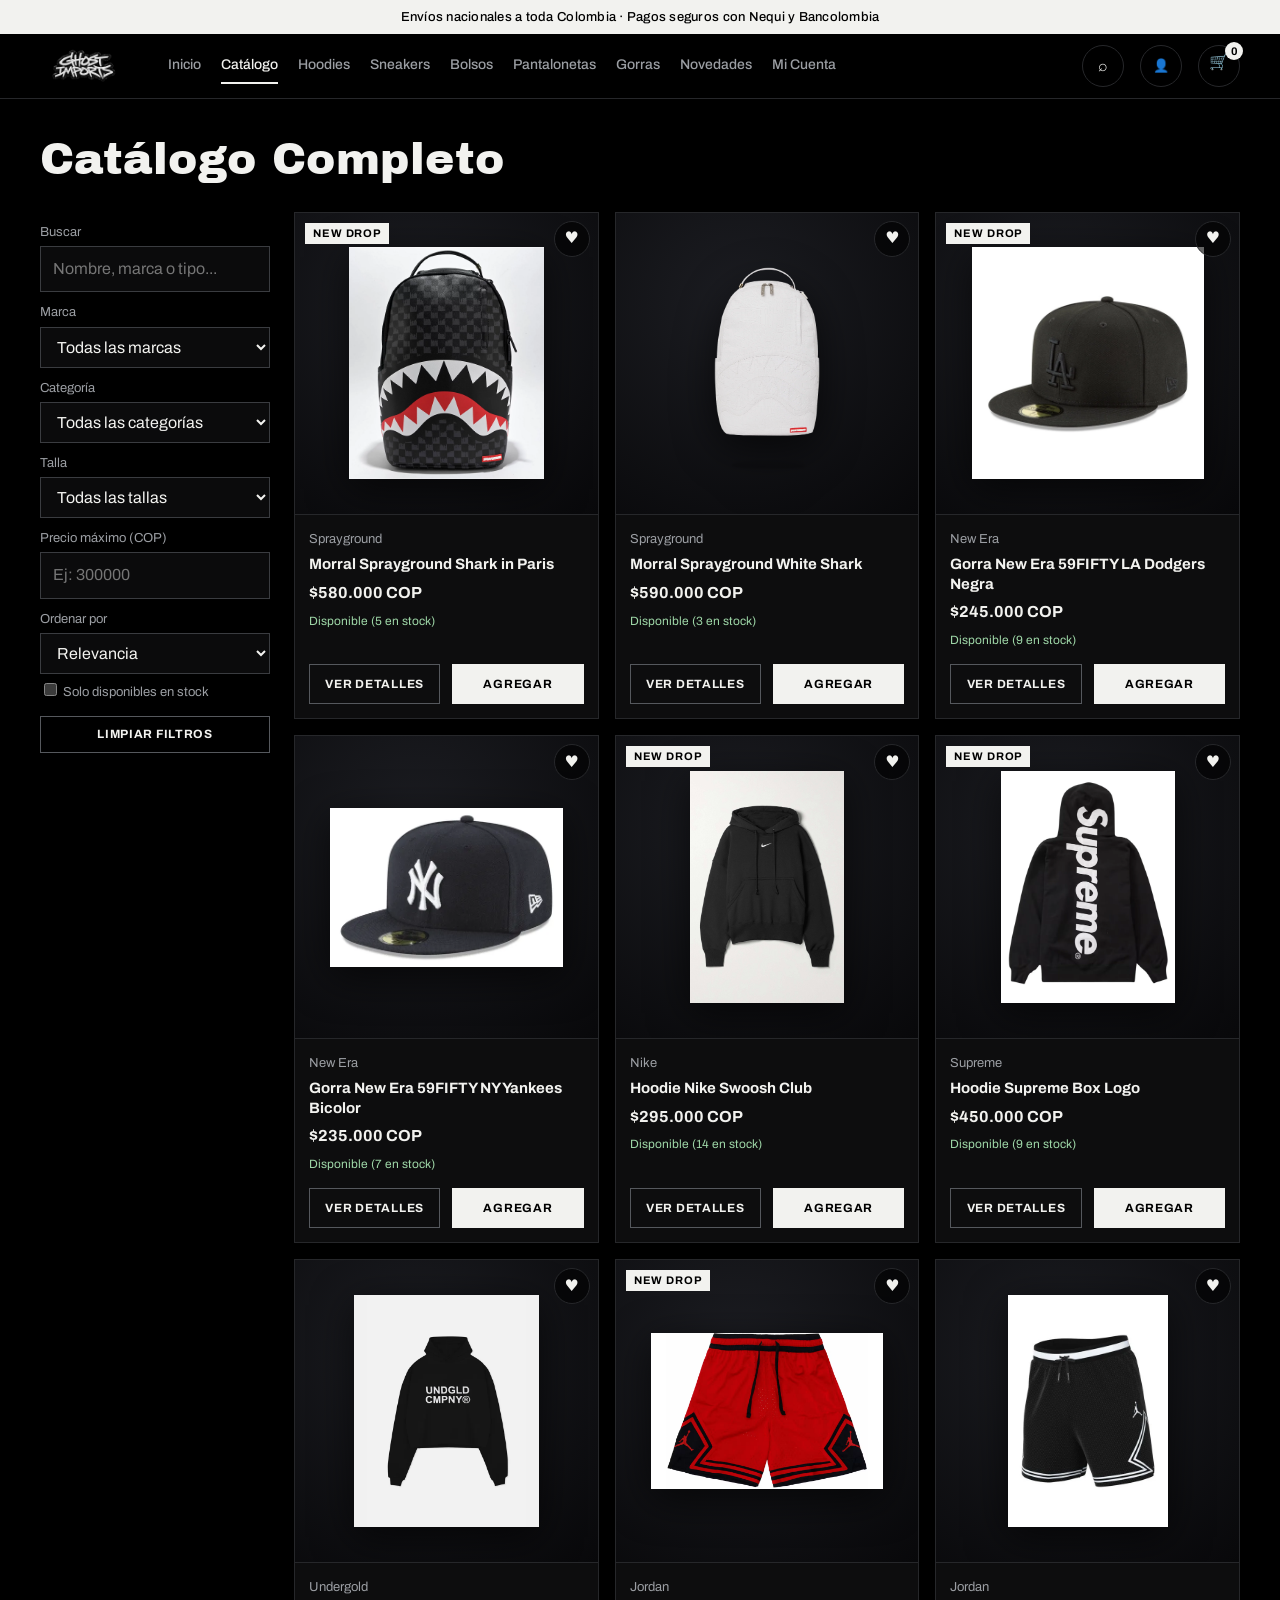
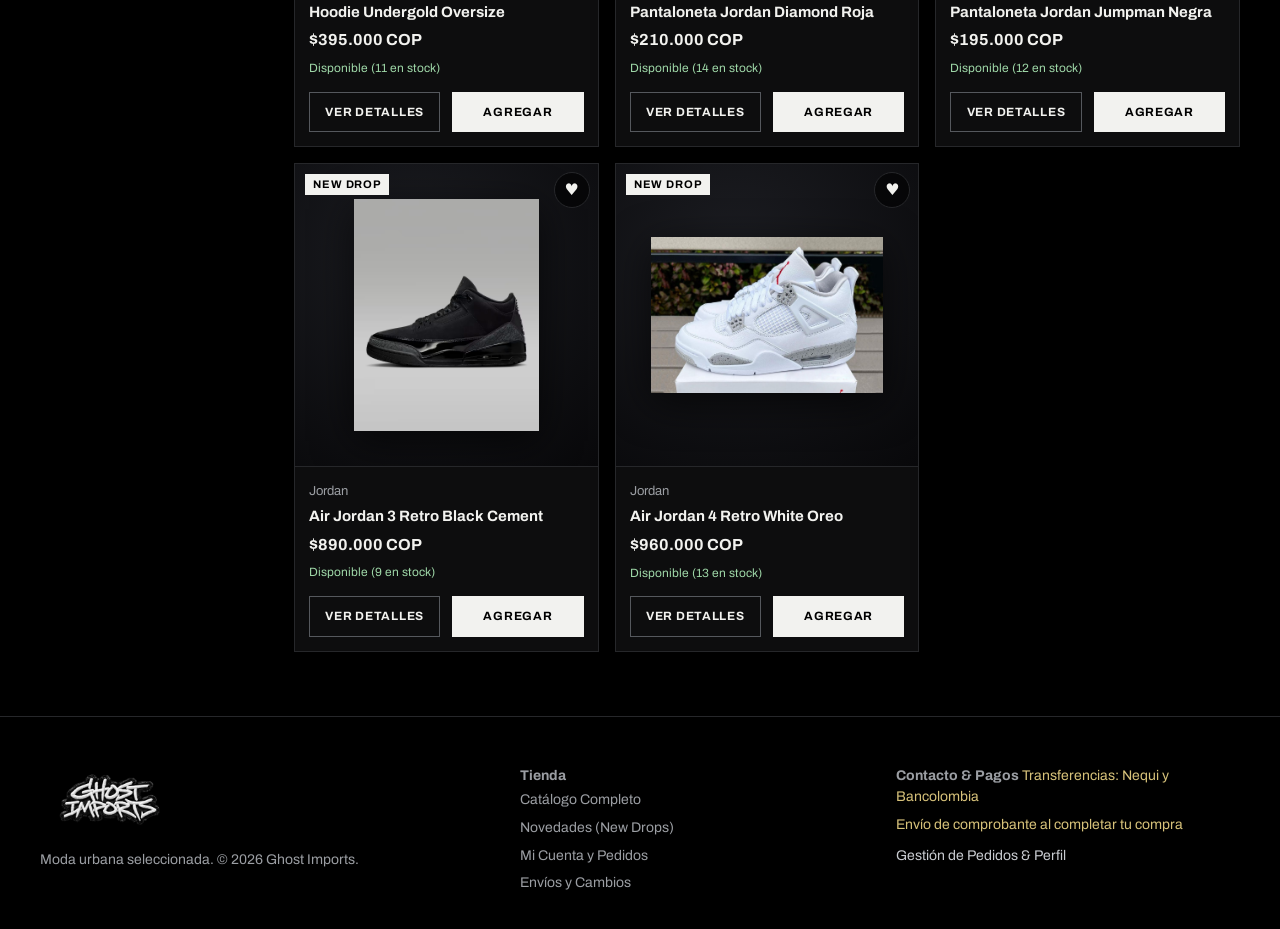
==== commit a59b093a: "222" ====
--- a/catalogo.html
+++ b/catalogo.html
@@ -15,7 +15,7 @@
 <body>
 
   <!-- Barra Superior -->
-  <div class="top">Envíos nacionales a toda Colombia · Pagos con Nequi y Bancolombia</div>
+  <div class="top">Envíos nacionales a toda Colombia · Pagos seguros con Nequi y Bancolombia</div>
 
   <!-- Cabecera -->
   <header>
@@ -170,7 +170,7 @@
       <div>
         <b>Contacto & Pagos</b>
         <span class="pend">Transferencias: Nequi y Bancolombia</span>
-        <span class="pend" style="display:block">Atención WhatsApp: disponible al pagar</span>
+        <span class="pend" style="display:block;margin-top:6px">Envío de comprobante al completar tu compra</span>
         <a href="cuenta.html" style="margin-top:6px;color:var(--sil)">
           Gestión de Pedidos & Perfil
         </a>
--- a/css/styles.css
+++ b/css/styles.css
@@ -365,6 +365,14 @@
   grid-column: span 2;
 }
 
+.cat-text {
+  display: flex;
+  flex-direction: column;
+  position: relative;
+  z-index: 2;
+  margin-top: auto;
+}
+
 .cat h3 {
   font-size: 24px;
   position: relative;
@@ -1322,45 +1330,396 @@
 }
 
 /* --------------------------------------------------------------------------
-   18. SISTEMA DE RESPONSIVIDAD (COMPUTADORA, TABLET & CELULAR)
+   18. ESTILOS DE COMPROBANTE OFICIAL DIGITAL & BOTÓN WHATSAPP (+57 316 6045499)
    -------------------------------------------------------------------------- */
 
+/* Botón Destacado de Envío a WhatsApp */
+.btn-wa-send {
+  background: #25D366 !important;
+  color: #000000 !important;
+  border: 1px solid #25D366 !important;
+  font-weight: 800 !important;
+  font-size: 13.5px !important;
+  letter-spacing: 0.04em !important;
+  display: inline-flex !important;
+  align-items: center !important;
+  justify-content: center !important;
+  gap: 8px !important;
+  padding: 14px 20px !important;
+  border-radius: 4px !important;
+  text-decoration: none !important;
+  box-shadow: 0 4px 18px rgba(37, 211, 102, 0.35) !important;
+  transition: transform 0.2s ease, box-shadow 0.2s ease, background 0.2s ease !important;
+  cursor: pointer;
+  text-transform: uppercase;
+}
+
+.btn-wa-send:hover {
+  background: #20bd5a !important;
+  color: #000000 !important;
+  transform: translateY(-2px);
+  box-shadow: 0 6px 24px rgba(37, 211, 102, 0.5) !important;
+}
+
+.btn-wa-send svg {
+  flex-shrink: 0;
+}
+
+.btn-copied {
+  background: var(--ok) !important;
+  color: #000 !important;
+  border-color: var(--ok) !important;
+}
+
+/* WhatsApp solo disponible al momento del pago */
+.wa-floating-btn {
+  display: none !important;
+}
+
+/* Tarjeta Oficial de Comprobante Digital Ghost Imports */
+.comprobante-card {
+  background: linear-gradient(180deg, #131417 0%, #08080a 100%);
+  border: 1px solid #33363d;
+  border-radius: 6px;
+  padding: 24px;
+  margin: 20px 0;
+  box-shadow: 0 12px 36px rgba(0, 0, 0, 0.7);
+  color: var(--ink);
+}
+
+.comprobante-header {
+  display: flex;
+  justify-content: space-between;
+  align-items: center;
+  flex-wrap: wrap;
+  gap: 14px;
+  border-bottom: 1px solid var(--line);
+  padding-bottom: 16px;
+  margin-bottom: 18px;
+}
+
+.comprobante-brand {
+  display: flex;
+  align-items: center;
+  gap: 12px;
+}
+
+.comprobante-logo {
+  height: 38px;
+  mix-blend-mode: lighten;
+}
+
+.comprobante-brand h3 {
+  font-size: 18px;
+  margin: 0;
+  letter-spacing: 0.05em;
+}
+
+.comprobante-tag {
+  font-size: 10.5px;
+  color: var(--accent);
+  letter-spacing: 0.1em;
+  font-weight: 700;
+  display: block;
+  margin-top: 2px;
+}
+
+.comprobante-summary-grid {
+  display: grid;
+  grid-template-columns: repeat(4, 1fr);
+  gap: 12px;
+  margin-bottom: 20px;
+}
+
+.comprobante-box {
+  background: #000;
+  border: 1px solid var(--line);
+  padding: 12px;
+  border-radius: 4px;
+}
+
+.comprobante-box small {
+  display: block;
+  color: var(--mut);
+  font-size: 10px;
+  letter-spacing: 0.06em;
+  margin-bottom: 4px;
+}
+
+.comprobante-box b {
+  font-size: 14.5px;
+  color: var(--ink);
+  word-break: break-word;
+}
+
+.comprobante-highlight {
+  color: var(--accent) !important;
+  font-size: 17px !important;
+}
+
+.comprobante-price {
+  color: var(--ok) !important;
+  font-size: 17px !important;
+}
+
+.comprobante-section {
+  border-top: 1px solid var(--line);
+  padding: 18px 0;
+}
+
+.comprobante-section h4 {
+  font-size: 13.5px;
+  color: var(--sil);
+  text-transform: uppercase;
+  letter-spacing: 0.06em;
+  margin-bottom: 12px;
+}
+
+.comprobante-client-grid {
+  display: grid;
+  grid-template-columns: repeat(2, 1fr);
+  gap: 8px 16px;
+  font-size: 13.5px;
+  background: rgba(255, 255, 255, 0.02);
+  border: 1px solid #1f2024;
+  padding: 14px;
+  border-radius: 4px;
+}
+
+.comprobante-client-grid span {
+  color: var(--mut);
+  margin-right: 6px;
+}
+
+.comprobante-items-list {
+  display: flex;
+  flex-direction: column;
+  gap: 8px;
+  margin-bottom: 12px;
+}
+
+.comprobante-item {
+  display: flex;
+  align-items: center;
+  gap: 12px;
+  padding: 10px;
+  background: #000;
+  border: 1px solid var(--line);
+  border-radius: 4px;
+}
+
+.comprobante-item-img {
+  width: 44px;
+  height: 44px;
+  background: #111;
+  border: 1px solid var(--line);
+  flex-shrink: 0;
+  display: flex;
+  align-items: center;
+  justify-content: center;
+  padding: 2px;
+}
+
+.comprobante-item-img img {
+  max-width: 100%;
+  max-height: 100%;
+  object-fit: contain;
+}
+
+.comprobante-item-info {
+  flex: 1;
+  min-width: 0;
+}
+
+.comprobante-item-info b {
+  font-size: 13.5px;
+  display: block;
+  white-space: nowrap;
+  overflow: hidden;
+  text-overflow: ellipsis;
+}
+
+.comprobante-meta {
+  font-size: 12px;
+  color: var(--mut);
+}
+
+.comprobante-item-total {
+  text-align: right;
+  font-size: 14px;
+  font-weight: 700;
+  white-space: nowrap;
+}
+
+.comprobante-totals-row {
+  display: flex;
+  justify-content: space-between;
+  align-items: center;
+  padding: 8px 12px;
+  font-size: 13.5px;
+  border-top: 1px solid var(--line);
+}
+
+.comprobante-totals-row.final {
+  font-size: 17px;
+  font-weight: 700;
+  background: #000;
+  border: 1px solid var(--line);
+  margin-top: 6px;
+  border-radius: 4px;
+}
+
+.comprobante-totals-row.final b {
+  color: var(--ok);
+  font-size: 20px;
+}
+
+.comprobante-bank-card {
+  background: #141209;
+  border: 1px solid #5a4b1e;
+  border-radius: 4px;
+  padding: 16px;
+  margin-top: 16px;
+}
+
+.comprobante-bank-title {
+  font-weight: 700;
+  color: var(--accent);
+  font-size: 14px;
+  margin-bottom: 10px;
+}
+
+.comprobante-bank-details {
+  display: grid;
+  grid-template-columns: repeat(2, 1fr);
+  gap: 8px 16px;
+  font-size: 13.5px;
+}
+
+.comprobante-acc-number {
+  font-size: 16px;
+  color: #fff;
+  letter-spacing: 0.05em;
+}
+
+.comprobante-bank-note {
+  font-size: 12.5px;
+  color: var(--mut);
+  margin: 12px 0 0;
+  line-height: 1.5;
+}
+
+.comprobante-actions {
+  display: flex;
+  flex-direction: column;
+  gap: 12px;
+  margin-top: 22px;
+}
+
+.comprobante-subactions,
+.comprobante-links {
+  display: flex;
+  gap: 10px;
+  flex-wrap: wrap;
+}
+
+.comprobante-subactions button,
+.comprobante-links a {
+  flex: 1;
+  min-width: 140px;
+  font-size: 12px;
+  text-align: center;
+}
+
+/* --------------------------------------------------------------------------
+   19. SISTEMA DE RESPONSIVIDAD TOTAL (COMPUTADORA, TABLET & CELULAR)
+   -------------------------------------------------------------------------- */
+
 /* TABLETS Y LAPTOPS MEDIANAS (<= 960px) */
+/* Soporte global para menú desplegable sin bugs */
+body.menu-open {
+  overflow: hidden !important;
+  touch-action: none !important;
+}
+
+header.menu-open {
+  backdrop-filter: none !important;
+  -webkit-backdrop-filter: none !important;
+  background: #08080a !important;
+  z-index: 99999 !important;
+}
+
 @media (max-width: 960px) {
   #burger {
-    display: grid;
+    display: grid !important;
     place-items: center;
-    z-index: 100;
+    z-index: 100000 !important;
+    cursor: pointer;
+    font-size: 20px;
+    line-height: 1;
+    -webkit-tap-highlight-color: transparent;
+    user-select: none;
+    border: 1px solid var(--line);
+    background: transparent;
+  }
+
+  #burger * {
+    pointer-events: none;
   }
 
   nav {
     display: none;
-    position: fixed;
-    top: 64px;
-    left: 0;
-    right: 0;
-    bottom: 0;
-    background: rgba(7, 7, 9, 0.98);
-    backdrop-filter: blur(20px);
-    -webkit-backdrop-filter: blur(20px);
-    flex-direction: column;
-    margin: 0;
-    padding: 24px 20px;
-    border-bottom: 1px solid var(--line);
-    gap: 6px;
-    z-index: 95;
-    overflow-y: auto;
+    position: fixed !important;
+    top: 64px !important;
+    left: 0 !important;
+    right: 0 !important;
+    bottom: 0 !important;
+    width: 100% !important;
+    height: calc(100dvh - 64px) !important;
+    background: #08080a !important;
+    backdrop-filter: none !important;
+    -webkit-backdrop-filter: none !important;
+    flex-direction: column !important;
+    margin: 0 !important;
+    padding: 20px 20px calc(30px + env(safe-area-inset-bottom, 0px)) !important;
+    border-top: 1px solid var(--line);
+    gap: 8px !important;
+    z-index: 99999 !important;
+    overflow-y: auto !important;
+    -webkit-overflow-scrolling: touch !important;
   }
 
   nav.open {
-    display: flex;
+    display: flex !important;
+    animation: fadeInNav 0.2s ease-out;
+  }
+
+  @keyframes fadeInNav {
+    from {
+      opacity: 0;
+      transform: translateY(-8px);
+    }
+    to {
+      opacity: 1;
+      transform: translateY(0);
+    }
   }
 
   nav a {
     padding: 14px 16px;
-    font-size: 17px;
+    font-size: 16px;
     border-radius: 4px;
     border-bottom: 1px solid #1a1a1f;
+    color: var(--ink);
+    display: flex;
+    align-items: center;
+    justify-content: space-between;
+  }
+
+  nav a::after {
+    content: "→";
+    color: var(--mut);
+    font-size: 14px;
   }
 
   nav a:hover,
@@ -1427,6 +1786,10 @@
     grid-template-columns: repeat(3, 1fr);
     gap: 14px;
   }
+
+  .comprobante-summary-grid {
+    grid-template-columns: repeat(2, 1fr);
+  }
 }
 
 /* TABLETS VERTICALES Y SMARTPHONES GRANDES (<= 768px) */
@@ -1437,12 +1800,14 @@
   }
 
   .hero h1 {
-    font-size: clamp(28px, 7vw, 46px);
+    font-size: clamp(28px, 7vw, 44px);
+    max-width: 100%;
   }
 
   .hero p {
     font-size: 16px;
     margin: 12px 0 22px;
+    max-width: 100%;
   }
 
   .hero .row {
@@ -1492,41 +1857,64 @@
     padding: 10px 14px;
     font-size: 12px;
   }
-}
-
-/* SMARTPHONES / CELULARES (<= 540px) */
+
+  .comprobante-client-grid,
+  .comprobante-bank-details {
+    grid-template-columns: 1fr;
+  }
+}
+
+/* SMARTPHONES Y CELULARES (<= 540px) */
 @media (max-width: 540px) {
   .wrap {
     padding: 0 14px;
   }
 
   header {
-    height: 64px;
+    height: 60px;
+  }
+
+  header.menu-open {
+    height: auto !important;
+  }
+
+  header.menu-open nav {
+    top: 60px !important;
+    height: calc(100dvh - 60px) !important;
   }
 
   header .bar {
-    height: 64px;
+    height: 60px;
+    gap: 8px;
   }
 
   .top {
     font-size: 11px;
     padding: 7px 10px;
+    line-height: 1.4;
   }
 
   #userBtn {
-    max-width: 90px;
-    overflow: hidden;
-    text-overflow: ellipsis;
-    padding: 0 8px;
-    font-size: 12px;
+    width: 38px;
+    height: 38px;
+    min-width: 38px;
+    padding: 0;
+    border-radius: 50%;
+    display: grid;
+    place-items: center;
+    font-size: 15px;
+  }
+
+  #userBtn .u-name {
+    display: none;
   }
 
   .bar {
-    gap: 10px;
+    gap: 8px;
   }
 
   .bar .lg {
-    height: 38px;
+    height: 36px;
   }
 
   .ib {
@@ -1534,27 +1922,80 @@
     height: 38px;
   }
 
+  /* Colecciones en Celular: Fila ultra limpia sin aplastamiento */
   .cats {
-    grid-template-columns: 1fr;
-    gap: 10px;
+    display: flex !important;
+    flex-direction: column !important;
+    gap: 10px !important;
   }
 
   .cat {
-    min-height: 165px !important;
+    min-height: 96px !important;
+    height: auto !important;
+    display: flex !important;
+    flex-direction: row !important;
+    align-items: center !important;
+    justify-content: space-between !important;
+    padding: 12px 14px !important;
+    background: linear-gradient(135deg, #16171b 0%, #07080a 100%) !important;
+    border: 1px solid #28292d !important;
+    border-radius: 6px;
+  }
+
+  .cat:nth-child(n) {
     grid-column: auto !important;
-    padding: 14px;
+    min-height: 96px !important;
+  }
+
+  .cat-text {
+    display: flex !important;
+    flex-direction: column !important;
+    gap: 2px !important;
+    margin-top: 0 !important;
+    flex: 1 !important;
+    min-width: 0 !important;
+  }
+
+  .cat .ph {
+    position: static !important;
+    display: block !important;
+    font-size: 9.5px !important;
+    letter-spacing: 0.12em !important;
+    color: var(--accent) !important;
+    margin-bottom: 2px !important;
+  }
+
+  .cat h3 {
+    font-size: 16px !important;
+    line-height: 1.25 !important;
+    margin: 2px 0 !important;
+    color: var(--ink) !important;
+    white-space: normal !important;
+    word-break: normal !important;
+  }
+
+  .cat small {
+    display: block !important;
+    font-size: 11.5px !important;
+    color: var(--mut) !important;
+    margin-top: 2px !important;
   }
 
   .cat-bg-img {
-    width: 110px !important;
-    height: 110px !important;
-    top: 10px !important;
-    right: 10px !important;
-  }
-
+    position: static !important;
+    width: 74px !important;
+    height: 74px !important;
+    object-fit: contain !important;
+    margin-left: 10px !important;
+    flex-shrink: 0 !important;
+    filter: drop-shadow(0 6px 12px rgba(0, 0, 0, 0.8)) !important;
+    opacity: 1 !important;
+  }
+
+  /* Grid de Productos: 2 columnas perfectas para celular */
   .grid {
     grid-template-columns: repeat(2, 1fr);
-    gap: 8px;
+    gap: 10px;
   }
 
   .card-img-box {
@@ -1562,85 +2003,86 @@
   }
 
   .cb {
-    padding: 8px 6px;
+    padding: 10px 8px;
     gap: 4px;
+  }
+
+  .cb .br {
+    font-size: 11px;
   }
 
   .cb b {
     font-size: 12.5px;
-    line-height: 1.25;
-    min-height: 32px;
+    line-height: 1.3;
+    min-height: 34px;
+    display: -webkit-box;
+    -webkit-line-clamp: 2;
+    -webkit-box-orient: vertical;
+    overflow: hidden;
   }
 
   .pr {
     font-size: 13.5px;
+  }
+
+  .av {
+    font-size: 10.5px;
   }
 
   .cb .row {
     flex-direction: column;
     gap: 6px;
-    padding-top: 4px;
+    padding-top: 6px;
   }
 
   .cb .btn {
     width: 100%;
-    padding: 8px 4px;
-    font-size: 10.5px;
+    padding: 9px 4px;
+    font-size: 11px;
     letter-spacing: 0.02em;
   }
 
+  /* Carrito Drawer en celular */
   .drawer {
     width: 100vw;
   }
 
   .dh,
   .df {
-    padding: 12px 16px;
+    padding: 14px 16px;
   }
 
   .db {
-    padding: 6px 14px;
-  }
-
-  .auth-box {
-    margin: 16px auto;
-    padding: 22px 16px;
-    border-left: 0;
-    border-right: 0;
-  }
-
-  .user-card {
-    padding: 16px;
-  }
-
-  .order-card {
+    padding: 8px 14px;
+  }
+
+  /* Filtros del Catálogo en Móvil */
+  .filters {
+    grid-template-columns: repeat(2, 1fr) !important;
     padding: 14px;
-  }
-
-  .order-item-row {
     gap: 10px;
-    padding: 8px 0;
-  }
-
-  .order-item-img {
-    width: 44px;
-    height: 44px;
-  }
-
+  }
+
+  .filters .f-full,
+  .filters .f-actions {
+    grid-column: 1 / -1;
+  }
+
+  /* Detalle de Producto en celular */
   .pd-img-box {
-    max-height: 360px;
+    max-height: 340px;
     padding: 14px;
   }
 
   .pd-img-box img {
-    max-height: 300px;
+    max-height: 280px;
   }
 
   .sz button {
     min-width: 48px;
-    min-height: 44px;
-    font-size: 14px;
-    padding: 8px;
+    min-height: 48px;
+    font-size: 14.5px;
+    padding: 10px;
   }
 
   .pd .row {
@@ -1652,8 +2094,9 @@
     width: 100%;
   }
 
+  /* Checkout en Celular */
   .wrap.co {
-    padding: 20px 12px 48px !important;
+    padding: 20px 12px calc(48px + env(safe-area-inset-bottom, 0px)) !important;
   }
 
   input,
@@ -1671,6 +2114,69 @@
     padding: 12px;
   }
 
+  /* Comprobante en Celular */
+  .comprobante-card {
+    padding: 16px 12px;
+    margin: 16px 0;
+  }
+
+  .comprobante-summary-grid {
+    grid-template-columns: 1fr 1fr;
+    gap: 8px;
+  }
+
+  .comprobante-box {
+    padding: 10px 8px;
+  }
+
+  .comprobante-box small {
+    font-size: 9.5px;
+  }
+
+  .comprobante-box b {
+    font-size: 13.5px;
+  }
+
+  .comprobante-highlight {
+    font-size: 15px !important;
+  }
+
+  .comprobante-price {
+    font-size: 15px !important;
+  }
+
+  .comprobante-item {
+    padding: 8px;
+    gap: 8px;
+  }
+
+  .comprobante-item-img {
+    width: 40px;
+    height: 40px;
+  }
+
+  .btn-wa-send {
+    font-size: 12.5px !important;
+    padding: 13px 12px !important;
+    width: 100%;
+    text-align: center;
+  }
+
+  .comprobante-subactions,
+  .comprobante-links {
+    flex-direction: column;
+  }
+
+  .comprobante-subactions button,
+  .comprobante-links a {
+    width: 100%;
+  }
+
+  /* Botón Flotante de WhatsApp Desactivado */
+  .wa-floating-btn {
+    display: none !important;
+  }
+
   footer {
     padding: 36px 0 24px;
   }
@@ -1691,10 +2197,66 @@
   .db-stat-grid {
     grid-template-columns: 1fr;
   }
+
+  .comprobante-summary-grid {
+    grid-template-columns: 1fr;
+  }
 }
 
 /* --------------------------------------------------------------------------
-   18. ACCESIBILIDAD (PREFERS-REDUCED-MOTION)
+   20. ESTILOS DE IMPRESIÓN (PRINT STYLES FOR COMPROBANTE)
+   -------------------------------------------------------------------------- */
+@media print {
+  body {
+    background: #ffffff !important;
+    color: #000000 !important;
+  }
+
+  header,
+  footer,
+  .top,
+  .wa-floating-btn,
+  .drawer,
+  .shade,
+  .toast,
+  .comprobante-actions,
+  #burger {
+    display: none !important;
+  }
+
+  .comprobante-card {
+    background: #ffffff !important;
+    color: #000000 !important;
+    border: 2px solid #000000 !important;
+    box-shadow: none !important;
+    padding: 20px !important;
+    margin: 0 !important;
+  }
+
+  .comprobante-logo {
+    filter: invert(1);
+  }
+
+  .comprobante-box,
+  .comprobante-client-grid,
+  .comprobante-item,
+  .comprobante-bank-card,
+  .comprobante-totals-row.final {
+    background: #f8f8f8 !important;
+    border-color: #cccccc !important;
+    color: #000000 !important;
+  }
+
+  .comprobante-box b,
+  .comprobante-highlight,
+  .comprobante-price,
+  .comprobante-totals-row.final b {
+    color: #000000 !important;
+  }
+}
+
+/* --------------------------------------------------------------------------
+   21. ACCESIBILIDAD (PREFERS-REDUCED-MOTION)
    -------------------------------------------------------------------------- */
 @media (prefers-reduced-motion: reduce) {
   * {
@@ -1703,3 +2265,4 @@
     scroll-behavior: auto !important;
   }
 }
+
